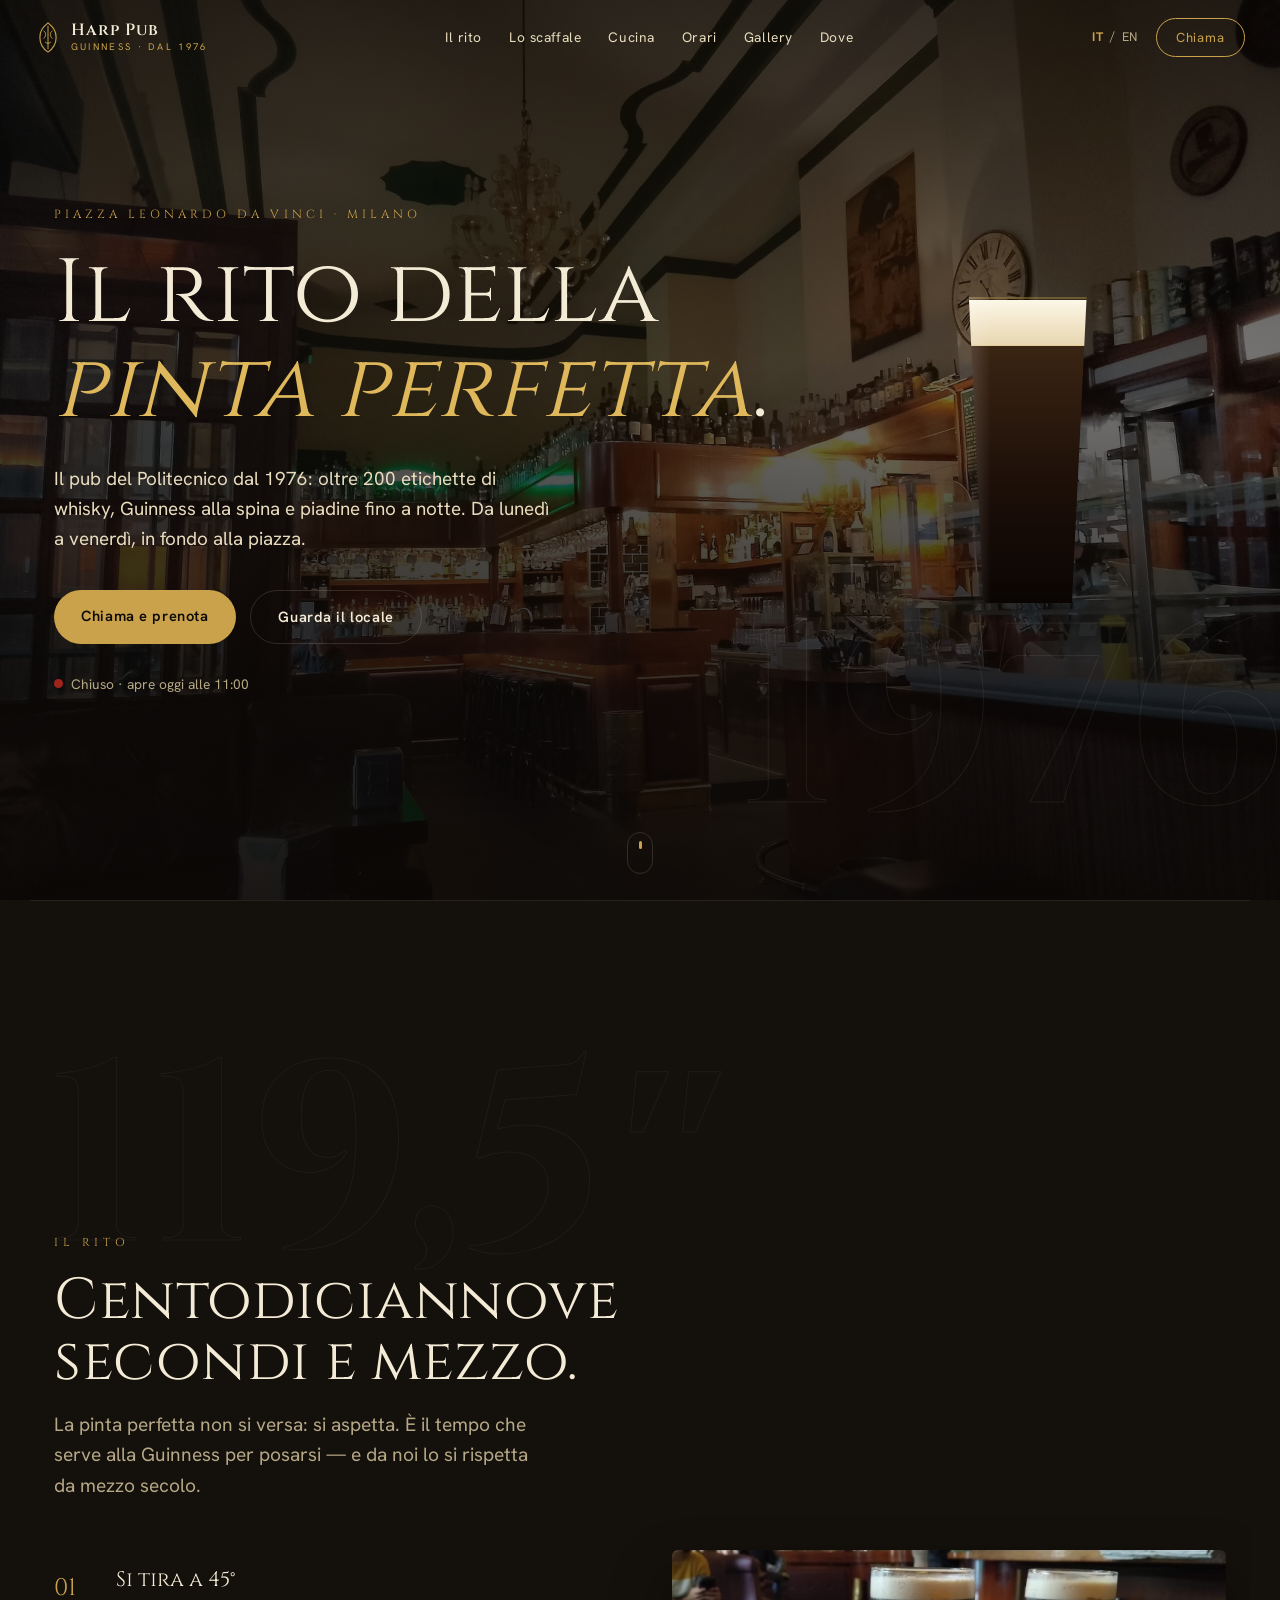
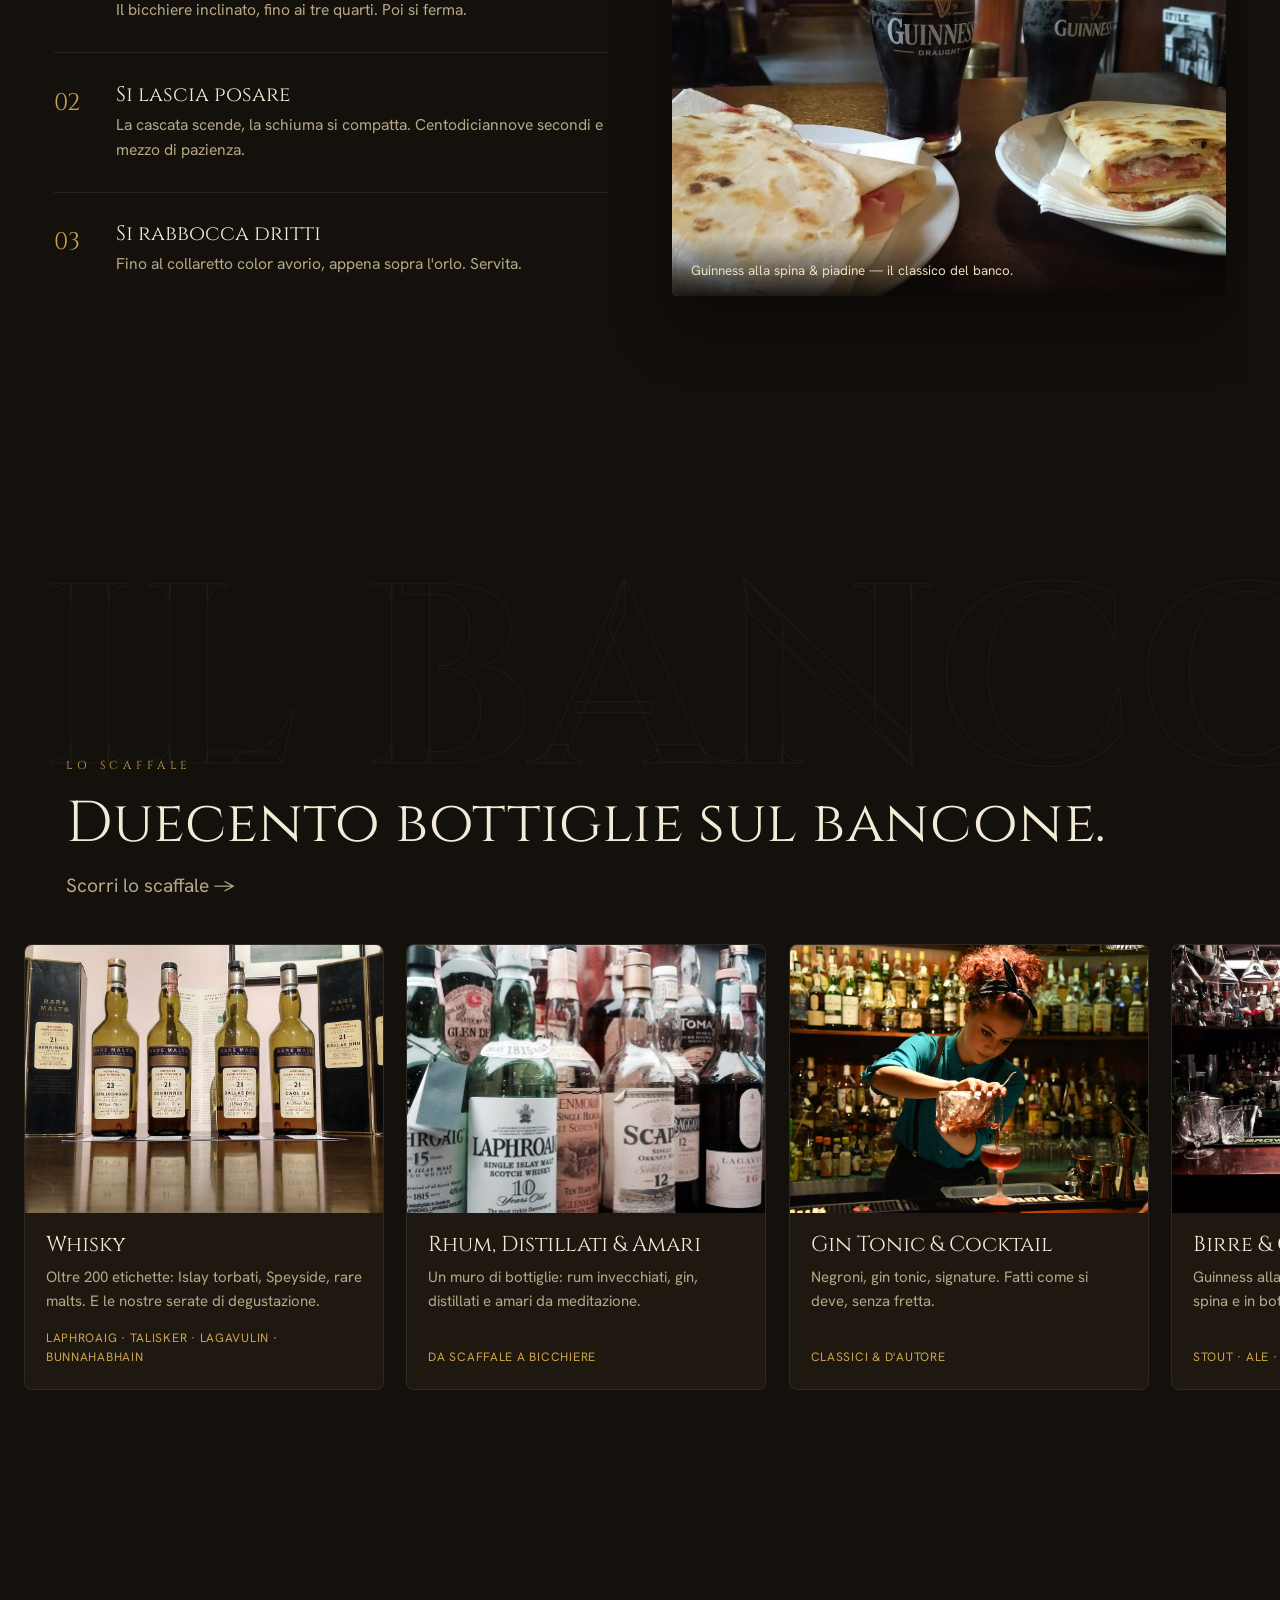
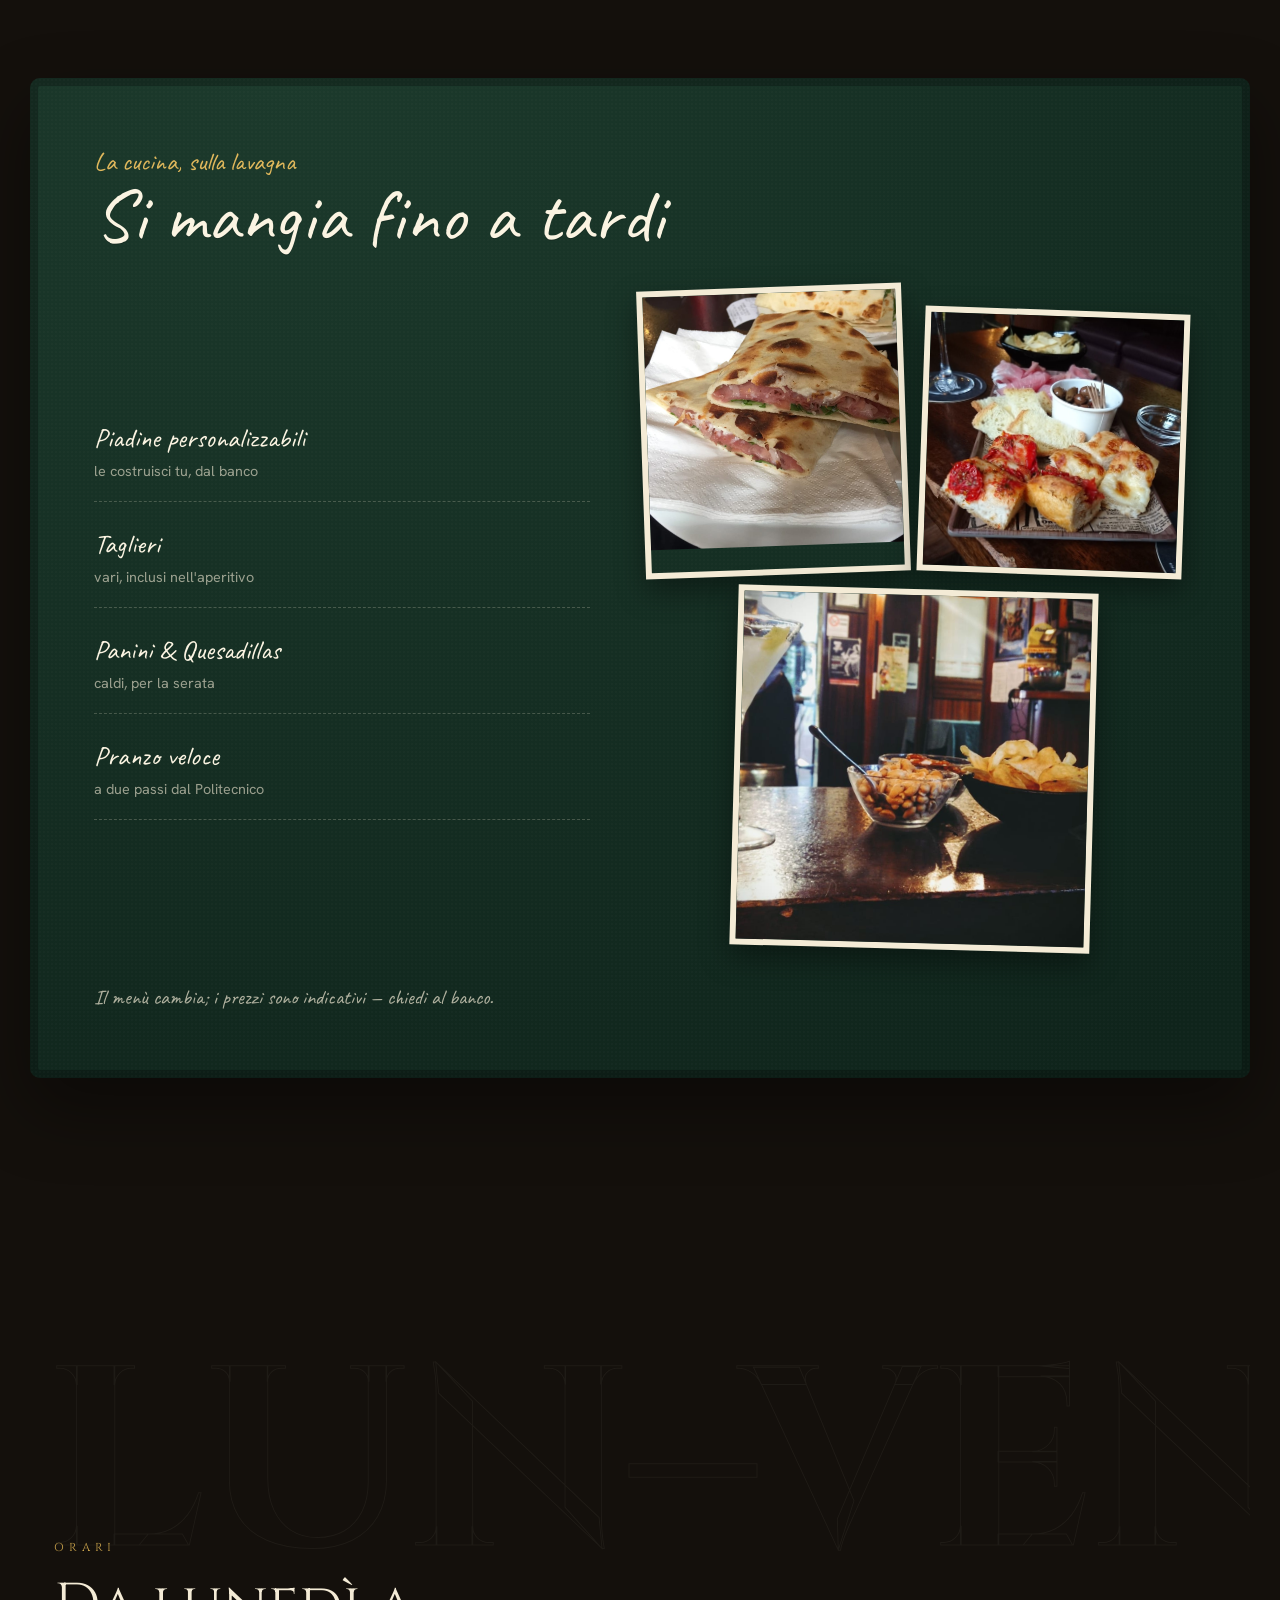
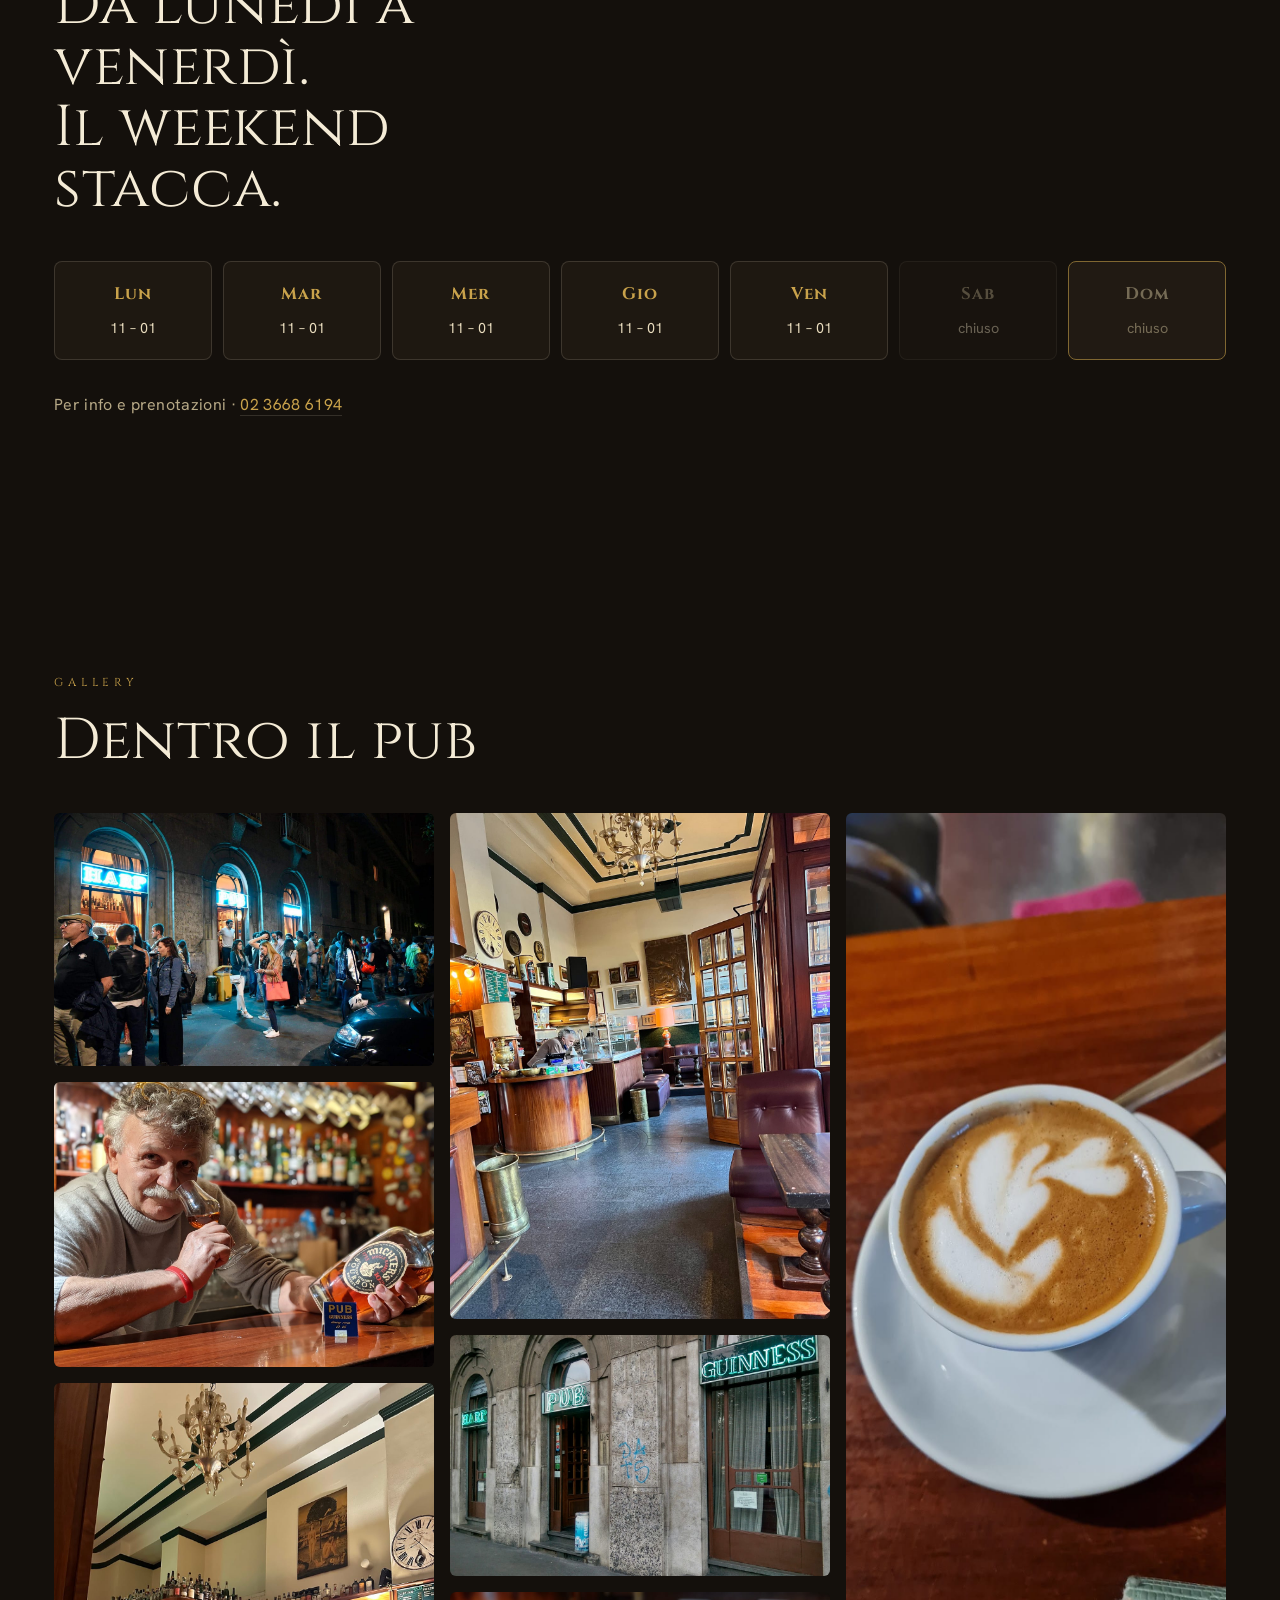
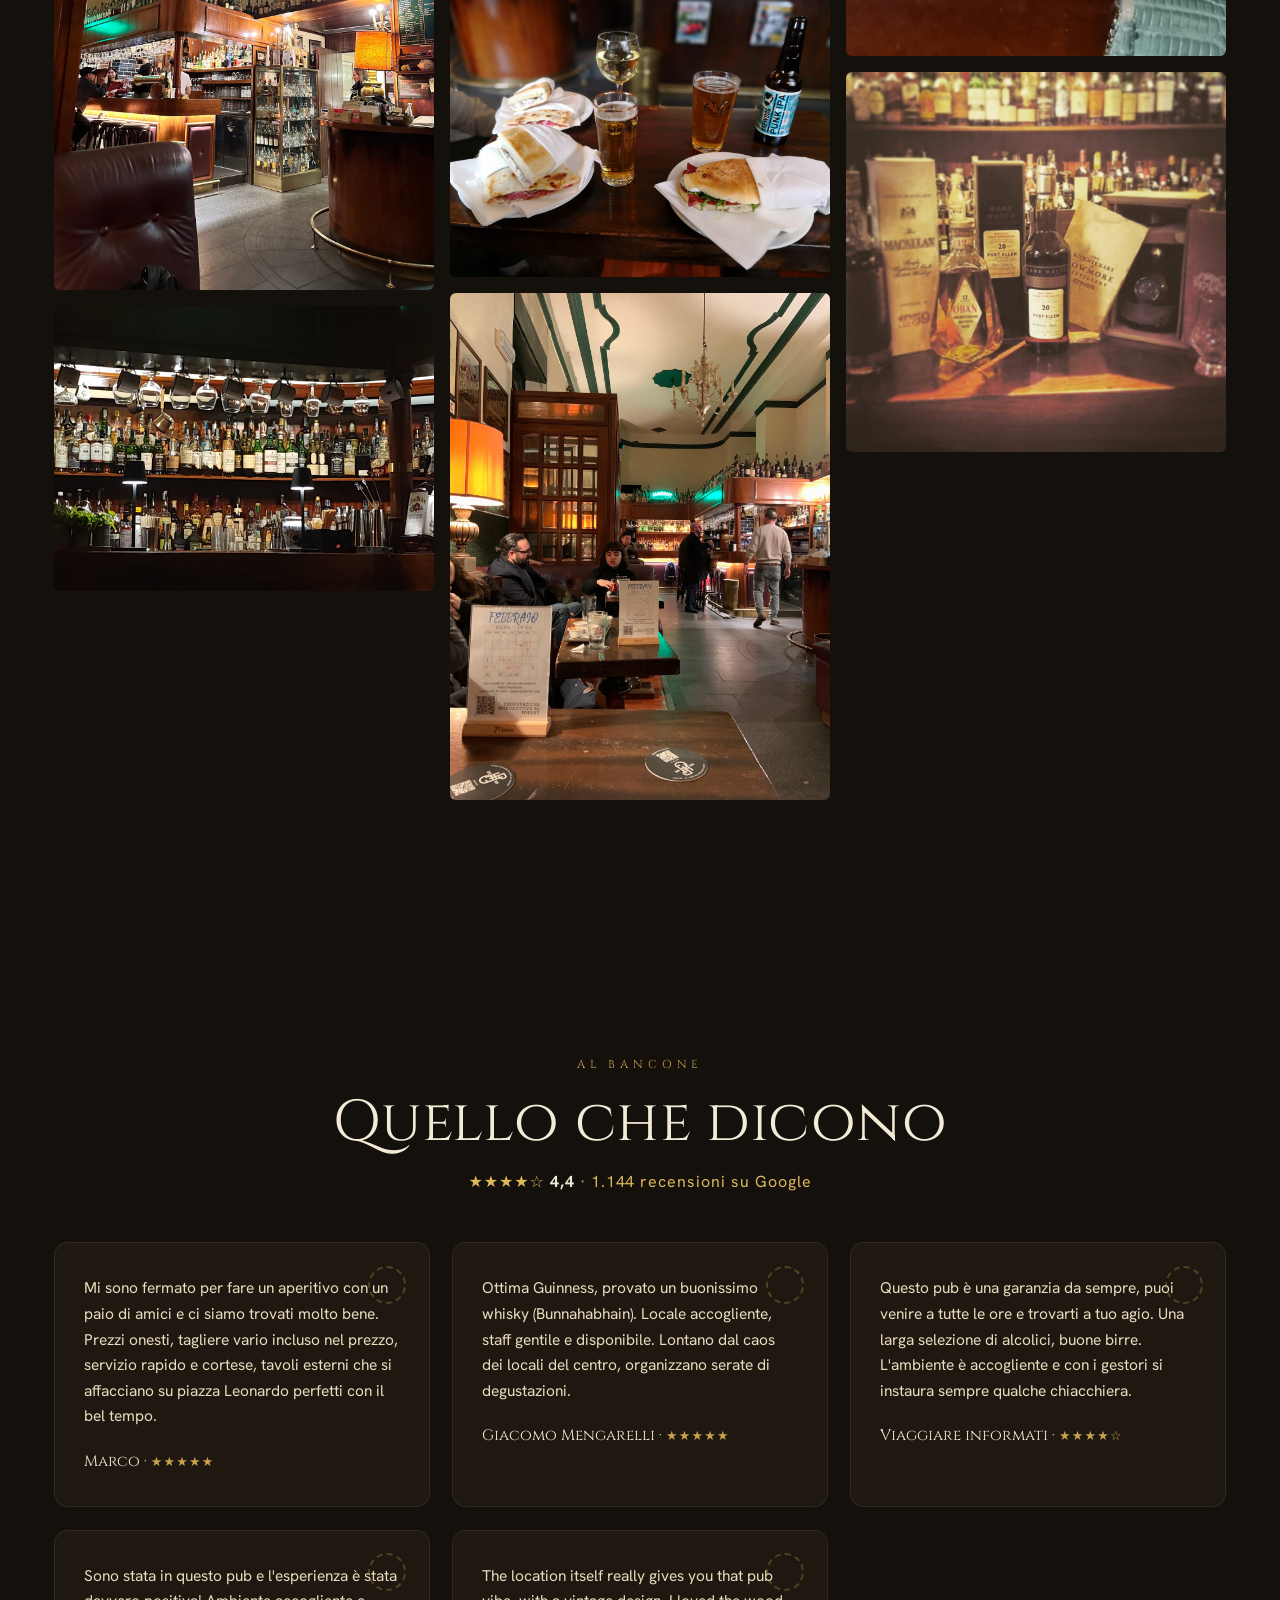
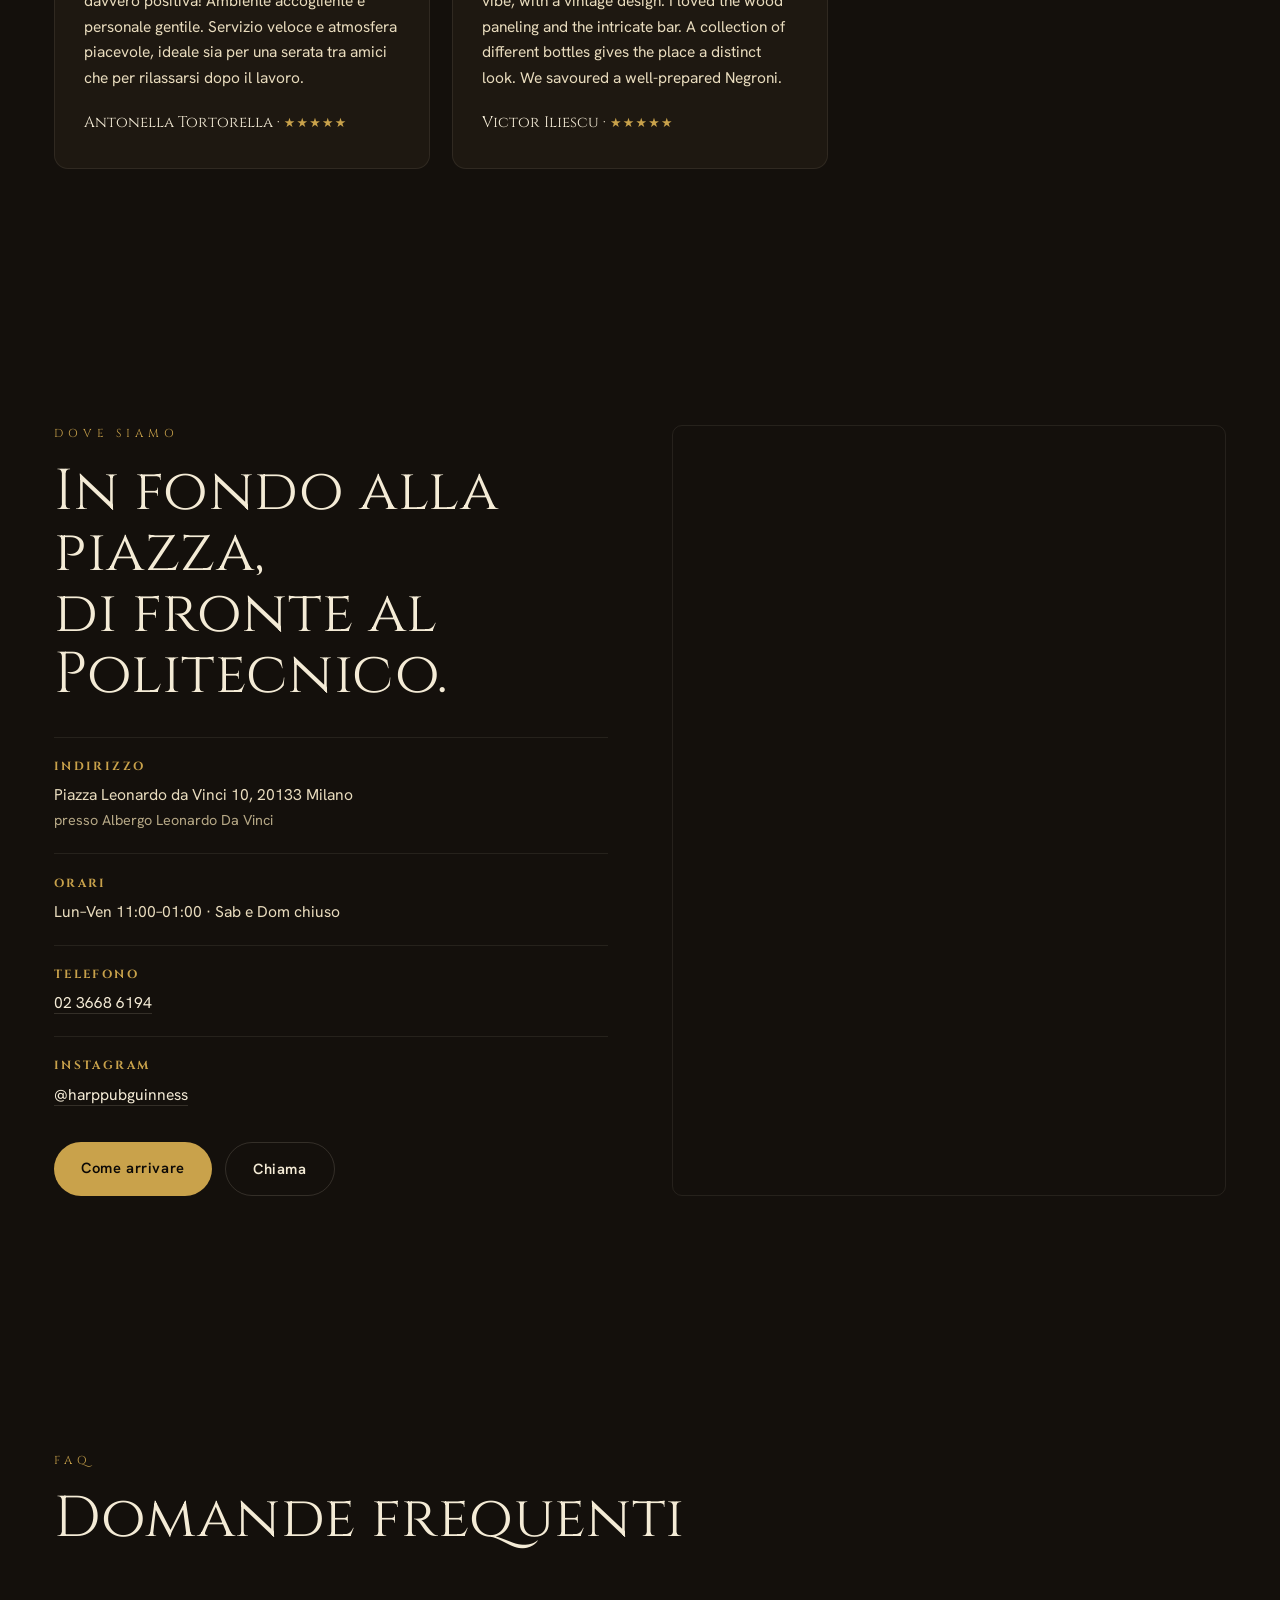
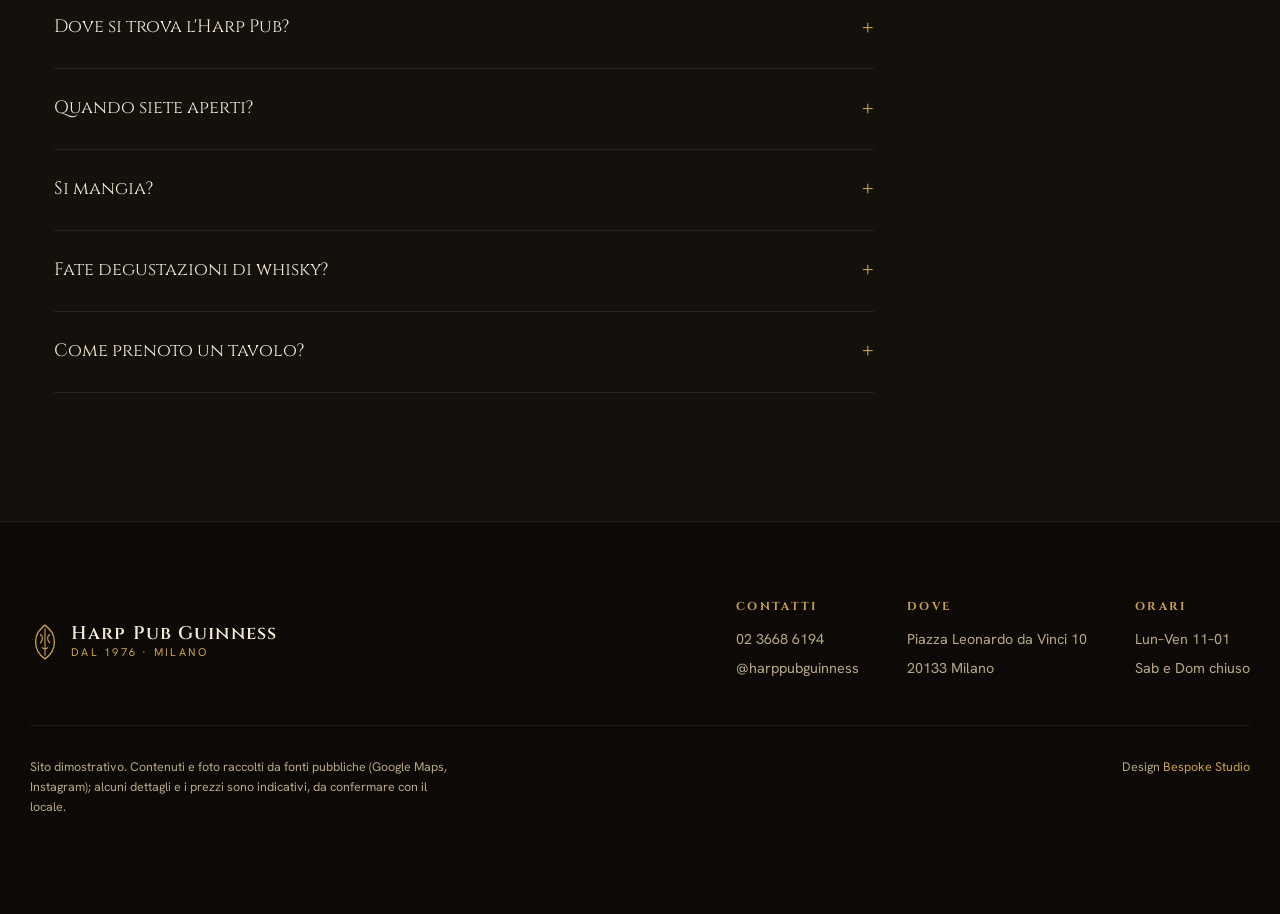
==== index.html @ 0a43095f "Harp Pub Guinness — sito demo «119,5 secondi» Pub & whisky bar dal 1976, Piazza Leonardo da Vinci (P" ====
<!DOCTYPE html>
<html lang="it">
<head>
<meta charset="UTF-8" />
<meta name="viewport" content="width=device-width, initial-scale=1.0" />
<title>Harp Pub Guinness — Whisky, Guinness & Piadine dal 1976 · Milano</title>
<meta name="description" content="Dal 1976 in Piazza Leonardo da Vinci, di fronte al Politecnico: oltre 200 etichette di whisky, Guinness alla spina, serate di degustazione e piadine fino a notte. Da lunedì a venerdì." />
<link rel="canonical" href="https://rotenzark.github.io/harp-pub-guinness/" />
<meta name="theme-color" content="#14100C" />

<!-- Open Graph -->
<meta property="og:type" content="business.business" />
<meta property="og:site_name" content="Harp Pub Guinness" />
<meta property="og:title" content="Harp Pub Guinness — dal 1976, il pub del Politecnico" />
<meta property="og:description" content="Oltre 200 whisky, Guinness alla spina e piadine in Piazza Leonardo da Vinci. Da lunedì a venerdì, dalle 11 all'una." />
<meta property="og:image" content="https://rotenzark.github.io/harp-pub-guinness/img/og-image.jpg" />
<meta property="og:url" content="https://rotenzark.github.io/harp-pub-guinness/" />
<meta property="og:locale" content="it_IT" />
<meta name="twitter:card" content="summary_large_image" />
<meta name="twitter:title" content="Harp Pub Guinness — dal 1976, Milano" />
<meta name="twitter:description" content="Whisky bar & piadine di fronte al Politecnico. Guinness alla spina, serate di degustazione." />
<meta name="twitter:image" content="https://rotenzark.github.io/harp-pub-guinness/img/og-image.jpg" />

<!-- Favicon -->
<link rel="icon" href="img/favicon.svg" type="image/svg+xml" />
<link rel="icon" href="img/favicon-32.png" sizes="32x32" type="image/png" />
<link rel="apple-touch-icon" href="img/apple-touch-icon.png" />

<link rel="preconnect" href="https://fonts.googleapis.com" />
<link rel="preconnect" href="https://fonts.gstatic.com" crossorigin />
<link href="https://fonts.googleapis.com/css2?family=Cinzel:wght@400;500;600;700&family=Hanken+Grotesk:wght@400;500;600;700;800&family=Caveat:wght@500;600;700&display=swap" rel="stylesheet" />

<link rel="stylesheet" href="css/styles.css?v=1" />

<script type="application/ld+json">
{
  "@context": "https://schema.org",
  "@type": "BarOrPub",
  "name": "Harp Pub Guinness",
  "description": "Pub e whisky bar dal 1976 in Piazza Leonardo da Vinci a Milano, di fronte al Politecnico. Oltre 200 etichette di whisky, Guinness alla spina, serate di degustazione e cucina (piadine, taglieri, panini).",
  "url": "https://rotenzark.github.io/harp-pub-guinness/",
  "telephone": "+390236686194",
  "servesCuisine": ["Pub food", "Piadine", "Taglieri"],
  "priceRange": "€€",
  "image": "https://rotenzark.github.io/harp-pub-guinness/img/facade-day.jpg",
  "address": {
    "@type": "PostalAddress",
    "streetAddress": "Piazza Leonardo da Vinci 10",
    "addressLocality": "Milano",
    "postalCode": "20133",
    "addressCountry": "IT"
  },
  "geo": { "@type": "GeoCoordinates", "latitude": 45.4773533, "longitude": 9.2255221 },
  "aggregateRating": { "@type": "AggregateRating", "ratingValue": "4.4", "reviewCount": "1144" },
  "openingHoursSpecification": [
    { "@type": "OpeningHoursSpecification", "dayOfWeek": ["Monday","Tuesday","Wednesday","Thursday","Friday"], "opens": "11:00", "closes": "01:00" }
  ],
  "sameAs": ["https://www.instagram.com/harppubguinness/", "https://linktr.ee/hpgsnc"]
}
</script>
<script type="application/ld+json">
{
  "@context": "https://schema.org",
  "@type": "FAQPage",
  "mainEntity": [
    { "@type": "Question", "name": "Dove si trova l'Harp Pub?", "acceptedAnswer": { "@type": "Answer", "text": "In Piazza Leonardo da Vinci 10, a Milano, di fronte al Politecnico (presso l'Albergo Leonardo Da Vinci)." } },
    { "@type": "Question", "name": "Quando siete aperti?", "acceptedAnswer": { "@type": "Answer", "text": "Da lunedì a venerdì, dalle 11:00 all'01:00. Sabato e domenica siamo chiusi." } },
    { "@type": "Question", "name": "Si mangia?", "acceptedAnswer": { "@type": "Answer", "text": "Sì: piadine personalizzabili, taglieri, panini e quesadillas, dal pranzo veloce fino a tarda sera." } },
    { "@type": "Question", "name": "Fate degustazioni di whisky?", "acceptedAnswer": { "@type": "Answer", "text": "Sì. Il bancone conta oltre 200 etichette — Islay torbati, Speyside, rare malts — e organizziamo serate di degustazione." } },
    { "@type": "Question", "name": "Come prenoto un tavolo?", "acceptedAnswer": { "@type": "Answer", "text": "Chiama lo 02 3668 6194. In estate abbiamo i tavoli all'aperto sulla piazza." } }
  ]
}
</script>
</head>
<body>

<!-- INTRO · la spillatura -->
<div id="intro" aria-hidden="true">
  <div class="intro-pint">
    <div class="glass"><div class="fill"><div class="foam"></div><div class="stout"></div></div><span class="glass-shine"></span></div>
  </div>
  <div class="intro-count"><span data-i18n="intro.count">119,5″</span></div>
  <button id="intro-skip" data-i18n="intro.skip">Entra →</button>
</div>

<!-- HEADER -->
<header id="site-header">
  <a href="#hero" class="brand" aria-label="Harp Pub Guinness — home">
    <svg class="brand-mark" viewBox="0 0 32 40" aria-hidden="true"><path d="M16 2c6 5 10 9 10 18 0 8-4 14-10 18-6-4-10-10-10-18C6 11 10 7 16 2Z" fill="none" stroke="currentColor" stroke-width="1.4"/><path d="M16 6v28M11 12c3 2 3 6 0 9M21 12c-3 2-3 6 0 9M13 26c2 1.5 4 1.5 6 0" fill="none" stroke="currentColor" stroke-width="1.2" stroke-linecap="round"/></svg>
    <span class="brand-txt"><b>Harp Pub</b><i data-i18n="brand.sub">Guinness · dal 1976</i></span>
  </a>
  <nav class="nav" aria-label="Navigazione">
    <a href="#rito" data-i18n="nav.rito">Il rito</a>
    <a href="#scaffale" data-i18n="nav.scaffale">Lo scaffale</a>
    <a href="#lavagna" data-i18n="nav.lavagna">Cucina</a>
    <a href="#orari" data-i18n="nav.orari">Orari</a>
    <a href="#gallery" data-i18n="nav.gallery">Gallery</a>
    <a href="#dove" data-i18n="nav.dove">Dove</a>
  </nav>
  <div class="head-actions">
    <div class="lang" role="group" aria-label="Lingua">
      <button data-lang="it" class="active">IT</button><span>/</span><button data-lang="en">EN</button>
    </div>
    <a class="btn-call" href="tel:+390236686194"><span data-i18n="cta.call">Chiama</span></a>
    <button id="burger" aria-label="Menu" aria-expanded="false"><span></span><span></span><span></span></button>
  </div>
</header>

<!-- HERO -->
<section id="hero">
  <div class="hero-bg"><img src="img/hero-bar.jpg" alt="Il bancone e le vetrate del Harp Pub" width="1920" height="1440" fetchpriority="high" /></div>
  <span class="ghost ghost-hero" aria-hidden="true">1976</span>
  <div class="hero-inner">
    <div class="hero-copy reveal">
      <p class="eyebrow" data-i18n="hero.eyebrow">Piazza Leonardo da Vinci · Milano</p>
      <h1><span data-i18n="hero.h1a">Il rito della</span> <em data-i18n="hero.h1b">pinta perfetta</em>.</h1>
      <p class="hero-sub" data-i18n="hero.sub">Il pub del Politecnico dal 1976: oltre 200 etichette di whisky, Guinness alla spina e piadine fino a notte. Da lunedì a venerdì, in fondo alla piazza.</p>
      <div class="hero-cta">
        <a class="btn btn-gold" href="tel:+390236686194" data-i18n="hero.cta1">Chiama e prenota</a>
        <a class="btn btn-ghost" href="#gallery" data-i18n="hero.cta2">Guarda il locale</a>
      </div>
      <p class="hero-live"><span id="live-dot"></span><span id="live-text" data-i18n="hero.live">Controllo orari…</span></p>
    </div>
    <div class="hero-pint" aria-hidden="true">
      <div class="glass glass-lg"><div class="fill"><div class="foam"></div><div class="stout"></div></div><span class="glass-shine"></span></div>
    </div>
  </div>
  <a href="#rito" class="scroll-cue" aria-label="Scorri"><span></span></a>
</section>

<!-- IL RITO · 119,5" -->
<section id="rito" class="section">
  <span class="ghost" aria-hidden="true">119,5″</span>
  <div class="rito-head reveal">
    <p class="kicker" data-i18n="rito.kicker">Il rito</p>
    <h2 data-i18n="rito.h2">Centodiciannove secondi e mezzo.</h2>
    <p class="lead" data-i18n="rito.lead">La pinta perfetta non si versa: si aspetta. È il tempo che serve alla Guinness per posarsi — e da noi lo si rispetta da mezzo secolo.</p>
  </div>
  <div class="rito-grid">
    <ol class="rito-steps reveal">
      <li><span class="rn">01</span><div><h3 data-i18n="rito.s1t">Si tira a 45°</h3><p data-i18n="rito.s1p">Il bicchiere inclinato, fino ai tre quarti. Poi si ferma.</p></div></li>
      <li><span class="rn">02</span><div><h3 data-i18n="rito.s2t">Si lascia posare</h3><p data-i18n="rito.s2p">La cascata scende, la schiuma si compatta. Centodiciannove secondi e mezzo di pazienza.</p></div></li>
      <li><span class="rn">03</span><div><h3 data-i18n="rito.s3t">Si rabbocca dritti</h3><p data-i18n="rito.s3p">Fino al collaretto color avorio, appena sopra l'orlo. Servita.</p></div></li>
    </ol>
    <figure class="rito-photo reveal">
      <img src="img/guinness-piadine.jpg" alt="Pinte di Guinness e piadine sul tavolo" width="1600" height="900" loading="lazy" />
      <figcaption data-i18n="rito.cap">Guinness alla spina & piadine — il classico del banco.</figcaption>
    </figure>
  </div>
</section>

<!-- LO SCAFFALE · scroll orizzontale -->
<section id="scaffale" class="section">
  <span class="ghost" aria-hidden="true" data-i18n="scaffale.ghost">IL BANCONE</span>
  <div class="scaffale-head reveal">
    <p class="kicker" data-i18n="scaffale.kicker">Lo scaffale</p>
    <h2 data-i18n="scaffale.h2">Duecento bottiglie sul bancone.</h2>
    <p class="lead" data-i18n="scaffale.lead">Scorri lo scaffale →</p>
  </div>
  <div class="shelf" role="list">
    <article class="bottle" role="listitem">
      <div class="bottle-img"><img src="img/whisky-flight.jpg" alt="Degustazione di whisky, quattro dram in fila" width="1400" height="788" loading="lazy" /></div>
      <h3 data-i18n="shelf.1t">Whisky</h3>
      <p data-i18n="shelf.1p">Oltre 200 etichette: Islay torbati, Speyside, rare malts. E le nostre serate di degustazione.</p>
      <span class="bottle-tag" data-i18n="shelf.1tag">Laphroaig · Talisker · Lagavulin · Bunnahabhain</span>
    </article>
    <article class="bottle" role="listitem">
      <div class="bottle-img"><img src="img/whisky-bottles.jpg" alt="Bottiglie di single malt sul bancone" width="960" height="540" loading="lazy" /></div>
      <h3 data-i18n="shelf.2t">Rhum, Distillati & Amari</h3>
      <p data-i18n="shelf.2p">Un muro di bottiglie: rum invecchiati, gin, distillati e amari da meditazione.</p>
      <span class="bottle-tag" data-i18n="shelf.2tag">Da scaffale a bicchiere</span>
    </article>
    <article class="bottle" role="listitem">
      <div class="bottle-img"><img src="img/bartender.jpg" alt="Barista che prepara un cocktail" width="1400" height="933" loading="lazy" /></div>
      <h3 data-i18n="shelf.3t">Gin Tonic & Cocktail</h3>
      <p data-i18n="shelf.3p">Negroni, gin tonic, signature. Fatti come si deve, senza fretta.</p>
      <span class="bottle-tag" data-i18n="shelf.3tag">Classici & d'autore</span>
    </article>
    <article class="bottle" role="listitem">
      <div class="bottle-img"><img src="img/backbar-01.jpg" alt="Il bancone con birre alla spina" width="1400" height="1045" loading="lazy" /></div>
      <h3 data-i18n="shelf.4t">Birre & Guinness</h3>
      <p data-i18n="shelf.4p">Guinness alla spina, più birre stagionali alla spina e in bottiglia.</p>
      <span class="bottle-tag" data-i18n="shelf.4tag">Stout · Ale · stagionali</span>
    </article>
  </div>
</section>

<!-- LA LAVAGNA · cucina -->
<section id="lavagna" class="section">
  <div class="board reveal">
    <div class="board-head">
      <p class="chalk-kicker" data-i18n="lavagna.kicker">La cucina, sulla lavagna</p>
      <h2 class="chalk" data-i18n="lavagna.h2">Si mangia fino a tardi</h2>
    </div>
    <div class="board-grid">
      <ul class="board-menu">
        <li><span data-i18n="lav.1t">Piadine personalizzabili</span><em data-i18n="lav.1p">le costruisci tu, dal banco</em></li>
        <li><span data-i18n="lav.2t">Taglieri</span><em data-i18n="lav.2p">vari, inclusi nell'aperitivo</em></li>
        <li><span data-i18n="lav.3t">Panini & Quesadillas</span><em data-i18n="lav.3p">caldi, per la serata</em></li>
        <li><span data-i18n="lav.4t">Pranzo veloce</span><em data-i18n="lav.4p">a due passi dal Politecnico</em></li>
      </ul>
      <div class="board-photos">
        <figure><img src="img/food-piadina.jpg" alt="Piadina farcita" width="1200" height="900" loading="lazy" /></figure>
        <figure><img src="img/food-tagliere.jpg" alt="Tagliere di salumi e formaggi" width="675" height="1200" loading="lazy" /></figure>
        <figure><img src="img/aperitivo.jpg" alt="Aperitivo con cocktail e stuzzichini" width="1200" height="822" loading="lazy" /></figure>
      </div>
    </div>
    <p class="board-note" data-i18n="lavagna.note">Il menù cambia; i prezzi sono indicativi — chiedi al banco.</p>
  </div>
</section>

<!-- ORARI · da lunedì a venerdì -->
<section id="orari" class="section">
  <span class="ghost" aria-hidden="true" data-i18n="orari.ghost">LUN–VEN</span>
  <div class="orari-head reveal">
    <p class="kicker" data-i18n="orari.kicker">Orari</p>
    <h2 data-i18n="orari.h2">Da lunedì a venerdì.<br>Il weekend stacca.</h2>
  </div>
  <div class="days reveal" id="days">
    <div class="day" data-day="1"><b data-i18n="day.mon">Lun</b><span>11 – 01</span></div>
    <div class="day" data-day="2"><b data-i18n="day.tue">Mar</b><span>11 – 01</span></div>
    <div class="day" data-day="3"><b data-i18n="day.wed">Mer</b><span>11 – 01</span></div>
    <div class="day" data-day="4"><b data-i18n="day.thu">Gio</b><span>11 – 01</span></div>
    <div class="day" data-day="5"><b data-i18n="day.fri">Ven</b><span>11 – 01</span></div>
    <div class="day off" data-day="6"><b data-i18n="day.sat">Sab</b><span data-i18n="day.closed">chiuso</span></div>
    <div class="day off" data-day="0"><b data-i18n="day.sun">Dom</b><span data-i18n="day.closed">chiuso</span></div>
  </div>
  <p class="orari-foot"><span data-i18n="orari.foot">Per info e prenotazioni</span> · <a href="tel:+390236686194">02 3668 6194</a></p>
</section>

<!-- GALLERY -->
<section id="gallery" class="section">
  <div class="gallery-head reveal">
    <p class="kicker" data-i18n="gallery.kicker">Gallery</p>
    <h2 data-i18n="gallery.h2">Dentro il pub</h2>
  </div>
  <div class="masonry">
    <figure class="g-item" data-full="img/facade-night.jpg"><img src="img/facade-night.jpg" alt="La facciata dell'Harp Pub illuminata di sera" width="1400" height="933" loading="lazy" /></figure>
    <figure class="g-item" data-full="img/taster.jpg"><img src="img/taster.jpg" alt="Degustazione di whisky al banco" width="1400" height="1050" loading="lazy" /></figure>
    <figure class="g-item" data-full="img/atmo-01.jpg"><img src="img/atmo-01.jpg" alt="Interno del pub, luci calde" width="1200" height="1600" loading="lazy" /></figure>
    <figure class="g-item" data-full="img/backbar-02.jpg"><img src="img/backbar-02.jpg" alt="Il bancone e le bottiglie" width="1400" height="1050" loading="lazy" /></figure>
    <figure class="g-item" data-full="img/atmo-02.jpg"><img src="img/atmo-02.jpg" alt="Angolo con quadri e sedute" width="1200" height="1600" loading="lazy" /></figure>
    <figure class="g-item" data-full="img/facade-windows.jpg"><img src="img/facade-windows.jpg" alt="Le vetrate liberty verdi con la scritta Pub Guinness" width="1200" height="761" loading="lazy" /></figure>
    <figure class="g-item" data-full="img/food-panini.jpg"><img src="img/food-panini.jpg" alt="Panini e birra al tavolo" width="1200" height="900" loading="lazy" /></figure>
    <figure class="g-item" data-full="img/interior-depth.jpg"><img src="img/interior-depth.jpg" alt="Prospettiva della sala verso il fondo" width="1350" height="1800" loading="lazy" /></figure>
    <figure class="g-item" data-full="img/coffee.jpg"><img src="img/coffee.jpg" alt="Cappuccino con latte art" width="811" height="1440" loading="lazy" /></figure>
    <figure class="g-item" data-full="img/whisky-macallan.jpg"><img src="img/whisky-macallan.jpg" alt="Bottiglie di whisky pregiato" width="1200" height="1200" loading="lazy" /></figure>
  </div>
</section>

<!-- RECENSIONI · sottobicchieri -->
<section id="recensioni" class="section">
  <div class="rev-head reveal">
    <p class="kicker" data-i18n="rev.kicker">Al bancone</p>
    <h2 data-i18n="rev.h2">Quello che dicono</h2>
    <p class="rev-score">★★★★☆ <b>4,4</b> · <span data-i18n="rev.count">1.144 recensioni su Google</span></p>
  </div>
  <div class="coasters">
    <blockquote class="coaster reveal">
      <p>Mi sono fermato per fare un aperitivo con un paio di amici e ci siamo trovati molto bene. Prezzi onesti, tagliere vario incluso nel prezzo, servizio rapido e cortese, tavoli esterni che si affacciano su piazza Leonardo perfetti con il bel tempo.</p>
      <cite>Marco · <span>★★★★★</span></cite>
    </blockquote>
    <blockquote class="coaster reveal">
      <p>Ottima Guinness, provato un buonissimo whisky (Bunnahabhain). Locale accogliente, staff gentile e disponibile. Lontano dal caos dei locali del centro, organizzano serate di degustazioni.</p>
      <cite>Giacomo Mengarelli · <span>★★★★★</span></cite>
    </blockquote>
    <blockquote class="coaster reveal">
      <p>Questo pub è una garanzia da sempre, puoi venire a tutte le ore e trovarti a tuo agio. Una larga selezione di alcolici, buone birre. L'ambiente è accogliente e con i gestori si instaura sempre qualche chiacchiera.</p>
      <cite>Viaggiare informati · <span>★★★★☆</span></cite>
    </blockquote>
    <blockquote class="coaster reveal">
      <p>Sono stata in questo pub e l'esperienza è stata davvero positiva! Ambiente accogliente e personale gentile. Servizio veloce e atmosfera piacevole, ideale sia per una serata tra amici che per rilassarsi dopo il lavoro.</p>
      <cite>Antonella Tortorella · <span>★★★★★</span></cite>
    </blockquote>
    <blockquote class="coaster reveal">
      <p>The location itself really gives you that pub vibe, with a vintage design. I loved the wood paneling and the intricate bar. A collection of different bottles gives the place a distinct look. We savoured a well-prepared Negroni.</p>
      <cite>Victor Iliescu · <span>★★★★★</span></cite>
    </blockquote>
  </div>
</section>

<!-- DOVE & CONTATTI -->
<section id="dove" class="section">
  <div class="dove-grid">
    <div class="dove-info reveal">
      <p class="kicker" data-i18n="dove.kicker">Dove siamo</p>
      <h2 data-i18n="dove.h2">In fondo alla piazza,<br>di fronte al Politecnico.</h2>
      <ul class="dove-list">
        <li><b data-i18n="dove.addr">Indirizzo</b> Piazza Leonardo da Vinci 10, 20133 Milano<br><i data-i18n="dove.near">presso Albergo Leonardo Da Vinci</i></li>
        <li><b data-i18n="dove.hours">Orari</b> <span data-i18n="dove.hoursv">Lun–Ven 11:00–01:00 · Sab e Dom chiuso</span></li>
        <li><b data-i18n="dove.phone">Telefono</b> <a href="tel:+390236686194">02 3668 6194</a></li>
        <li><b>Instagram</b> <a href="https://www.instagram.com/harppubguinness/" target="_blank" rel="noopener">@harppubguinness</a></li>
      </ul>
      <div class="dove-cta">
        <a class="btn btn-gold" href="https://www.google.com/maps/dir/?api=1&destination=Harp+Pub+Guinness+Piazza+Leonardo+da+Vinci+10+Milano" target="_blank" rel="noopener" data-i18n="dove.route">Come arrivare</a>
        <a class="btn btn-ghost" href="tel:+390236686194" data-i18n="dove.call">Chiama</a>
      </div>
    </div>
    <div class="dove-map reveal">
      <iframe title="Mappa Harp Pub Guinness" src="https://www.google.com/maps?q=Harp+Pub+Guinness+Piazza+Leonardo+da+Vinci+10+Milano&output=embed" width="600" height="450" style="border:0" loading="lazy" referrerpolicy="no-referrer-when-downgrade"></iframe>
    </div>
  </div>
</section>

<!-- FAQ -->
<section id="faq" class="section">
  <div class="faq-head reveal">
    <p class="kicker">FAQ</p>
    <h2 data-i18n="faq.h2">Domande frequenti</h2>
  </div>
  <div class="faq-list reveal">
    <details><summary data-i18n="faq.q1">Dove si trova l'Harp Pub?</summary><p data-i18n="faq.a1">In Piazza Leonardo da Vinci 10, di fronte al Politecnico (presso l'Albergo Leonardo Da Vinci).</p></details>
    <details><summary data-i18n="faq.q2">Quando siete aperti?</summary><p data-i18n="faq.a2">Da lunedì a venerdì, dalle 11:00 all'01:00. Sabato e domenica siamo chiusi.</p></details>
    <details><summary data-i18n="faq.q3">Si mangia?</summary><p data-i18n="faq.a3">Sì: piadine personalizzabili, taglieri, panini e quesadillas, dal pranzo veloce fino a tarda sera.</p></details>
    <details><summary data-i18n="faq.q4">Fate degustazioni di whisky?</summary><p data-i18n="faq.a4">Sì. Il bancone conta oltre 200 etichette e organizziamo serate di degustazione.</p></details>
    <details><summary data-i18n="faq.q5">Come prenoto un tavolo?</summary><p data-i18n="faq.a5">Chiama lo 02 3668 6194. In estate ci sono i tavoli all'aperto sulla piazza.</p></details>
  </div>
</section>

<!-- FOOTER -->
<footer id="site-footer">
  <div class="foot-main">
    <div class="foot-brand">
      <svg class="brand-mark" viewBox="0 0 32 40" aria-hidden="true"><path d="M16 2c6 5 10 9 10 18 0 8-4 14-10 18-6-4-10-10-10-18C6 11 10 7 16 2Z" fill="none" stroke="currentColor" stroke-width="1.4"/><path d="M16 6v28M11 12c3 2 3 6 0 9M21 12c-3 2-3 6 0 9M13 26c2 1.5 4 1.5 6 0" fill="none" stroke="currentColor" stroke-width="1.2" stroke-linecap="round"/></svg>
      <span class="brand-txt"><b>Harp Pub Guinness</b><i>dal 1976 · Milano</i></span>
    </div>
    <div class="foot-cols">
      <div><b data-i18n="foot.contact">Contatti</b><a href="tel:+390236686194">02 3668 6194</a><a href="https://www.instagram.com/harppubguinness/" target="_blank" rel="noopener">@harppubguinness</a></div>
      <div><b data-i18n="foot.where">Dove</b><span>Piazza Leonardo da Vinci 10</span><span>20133 Milano</span></div>
      <div><b data-i18n="foot.hours">Orari</b><span>Lun–Ven 11–01</span><span data-i18n="foot.weekend">Sab e Dom chiuso</span></div>
    </div>
  </div>
  <div class="foot-bottom">
    <p data-i18n="foot.disclaimer">Sito dimostrativo. Contenuti e foto raccolti da fonti pubbliche (Google Maps, Instagram); alcuni dettagli e i prezzi sono indicativi, da confermare con il locale.</p>
    <p class="foot-credit">Design <a href="https://bespokestud.io" target="_blank" rel="noopener">Bespoke Studio</a></p>
  </div>
</footer>

<!-- ACTION BAR MOBILE -->
<nav class="action-bar" aria-label="Azioni rapide">
  <a href="tel:+390236686194"><span data-i18n="ab.call">Chiama</span></a>
  <a href="https://www.google.com/maps/dir/?api=1&destination=Harp+Pub+Guinness+Piazza+Leonardo+da+Vinci+10+Milano" target="_blank" rel="noopener"><span data-i18n="ab.route">Indicazioni</span></a>
  <a href="https://www.instagram.com/harppubguinness/" target="_blank" rel="noopener"><span>Instagram</span></a>
</nav>

<!-- LIGHTBOX -->
<div id="lightbox" aria-hidden="true"><button id="lb-close" aria-label="Chiudi">✕</button><img id="lb-img" src="" alt="" /></div>

<script src="js/main.js?v=1"></script>
</body>
</html>
---- css/styles.css ----
/* ============ HARP PUB GUINNESS · «119,5 secondi» ============ */
:root{
  --stout:#14100C; --stout-2:#0C0906; --stout-3:#1E1811; --stout-4:#2A2118;
  --cream:#F4EBD6; --cream-dim:#B6A886; --cream-2:#E9DCBE;
  --gold:#C9A24B; --gold-2:#E0B85C;
  --red:#A2231D; --green:#173327; --green-2:#0F241B;
  --line:rgba(244,235,214,.14); --line-2:rgba(244,235,214,.08);
  --serif:'Cinzel',Georgia,serif; --sans:'Hanken Grotesk',system-ui,sans-serif; --chalk:'Caveat',cursive;
  --maxw:1220px;
}
*{box-sizing:border-box;margin:0;padding:0}
html{scroll-behavior:smooth;overflow-x:clip}
body{
  font-family:var(--sans); background:var(--stout); color:var(--cream);
  line-height:1.6; -webkit-font-smoothing:antialiased; overflow-x:hidden;
}
img{max-width:100%;height:auto;display:block}
a{color:inherit;text-decoration:none}
h1,h2,h3{font-weight:400;line-height:1.06}
em{font-style:italic}
.section{max-width:var(--maxw);margin:0 auto;padding:clamp(4.5rem,10vw,8rem) 1.5rem;position:relative;overflow-x:clip}
.kicker{font-family:var(--serif);letter-spacing:.42em;text-transform:uppercase;font-size:.72rem;color:var(--gold);margin-bottom:1.1rem}
h2{font-family:var(--serif);font-size:clamp(2rem,5.2vw,3.6rem);letter-spacing:.01em}
.lead{color:var(--cream-dim);font-size:clamp(1.02rem,2vw,1.2rem);max-width:44ch;margin-top:1.1rem}

/* ghost typography behind sections */
.ghost{
  position:absolute;font-family:var(--serif);font-weight:700;color:transparent;
  -webkit-text-stroke:1px rgba(244,235,214,.05); pointer-events:none;user-select:none;
  font-size:clamp(6rem,20vw,16rem);top:2rem;left:-.5rem;line-height:.8;z-index:0;white-space:nowrap;
}
.ghost-hero{top:auto;bottom:8%;right:-.5rem;left:auto;color:transparent;-webkit-text-stroke:1px rgba(244,235,214,.07)}
.section > *{position:relative;z-index:1}

/* ============ INTRO · la spillatura ============ */
#intro{position:fixed;inset:0;z-index:2000;background:var(--stout-2);display:flex;flex-direction:column;align-items:center;justify-content:center;gap:1.6rem;transition:opacity .7s ease,visibility .7s}
#intro.done{opacity:0;visibility:hidden}
.intro-count{font-family:var(--serif);font-size:clamp(2rem,6vw,3.4rem);color:var(--gold);letter-spacing:.05em;opacity:0;animation:countIn .8s ease 1.6s forwards}
#intro-skip{margin-top:.5rem;background:none;border:1px solid var(--line);color:var(--cream-dim);font-family:var(--sans);padding:.55rem 1.4rem;border-radius:40px;cursor:pointer;letter-spacing:.08em;transition:.25s}
#intro-skip:hover{border-color:var(--gold);color:var(--cream)}
@keyframes countIn{to{opacity:1}}

/* pint glass (shared) */
.glass{position:relative;width:126px;height:210px;clip-path:polygon(18% 0,82% 0,74% 100%,26% 100%);
  background:rgba(244,235,214,.04);box-shadow:inset 0 0 0 2px rgba(201,162,75,.42),inset 0 -10px 18px rgba(0,0,0,.45)}
.glass-lg{width:184px;height:306px}
.fill{position:absolute;inset:0;display:flex;flex-direction:column;justify-content:flex-end;transform:translateY(104%);animation:pour 2.3s cubic-bezier(.66,0,.3,1) .2s forwards}
.foam{height:15%;background:linear-gradient(#fdf7e7,#e7d6b0);border-bottom:1.5px solid rgba(201,162,75,.5);box-shadow:0 4px 14px rgba(0,0,0,.3)}
.stout{height:84%;background:linear-gradient(180deg,#3a2413 0%,#1c0f08 55%,#0a0503 100%)}
.glass-shine{position:absolute;top:0;left:18%;width:12%;height:100%;background:linear-gradient(90deg,rgba(255,255,255,.16),transparent);pointer-events:none}
@keyframes pour{to{transform:translateY(0)}}
/* hero pint: settle loop after fill */
.hero-pint .fill{animation:pour 2.3s cubic-bezier(.66,0,.3,1) .3s forwards}
.hero-pint .glass{filter:drop-shadow(0 20px 40px rgba(0,0,0,.5))}

/* ============ HEADER ============ */
#site-header{position:fixed;top:0;left:0;right:0;z-index:1000;display:flex;align-items:center;justify-content:space-between;
  padding:1.1rem clamp(1rem,3vw,2.2rem);transition:background .35s,padding .35s,box-shadow .35s}
#site-header.scrolled{background:rgba(12,9,6,.86);backdrop-filter:blur(12px);padding:.7rem clamp(1rem,3vw,2.2rem);box-shadow:0 1px 0 var(--line-2)}
.brand{display:flex;align-items:center;gap:.6rem;color:var(--cream)}
.brand-mark{width:26px;height:33px;color:var(--gold)}
.brand-txt{display:flex;flex-direction:column;line-height:1}
.brand-txt b{font-family:var(--serif);font-weight:600;font-size:1.02rem;letter-spacing:.06em}
.brand-txt i{font-style:normal;font-size:.6rem;letter-spacing:.24em;text-transform:uppercase;color:var(--gold);margin-top:.25rem}
.nav{display:flex;gap:1.7rem}
.nav a{font-size:.86rem;letter-spacing:.04em;color:var(--cream-2);position:relative;padding:.2rem 0}
.nav a::after{content:"";position:absolute;left:0;bottom:-2px;width:0;height:1px;background:var(--gold);transition:width .3s}
.nav a:hover{color:var(--cream)}.nav a:hover::after{width:100%}
.head-actions{display:flex;align-items:center;gap:1rem}
.lang{display:flex;align-items:center;gap:.3rem;font-size:.78rem;color:var(--cream-dim)}
.lang button{background:none;border:none;color:var(--cream-dim);cursor:pointer;font-family:var(--sans);font-size:.78rem;letter-spacing:.06em;padding:.1rem .1rem}
.lang button.active{color:var(--gold);font-weight:700}
.btn-call{border:1px solid var(--gold);color:var(--gold);padding:.5rem 1.2rem;border-radius:40px;font-size:.82rem;letter-spacing:.06em;transition:.25s}
.btn-call:hover{background:var(--gold);color:var(--stout-2)}
#burger{display:none;flex-direction:column;gap:5px;background:none;border:none;cursor:pointer;padding:6px}
#burger span{width:24px;height:2px;background:var(--cream);transition:.3s}

/* ============ HERO ============ */
#hero{position:relative;min-height:100svh;display:flex;align-items:center;overflow:hidden}
.hero-bg{position:absolute;inset:0;z-index:0}
.hero-bg img{width:100%;height:100%;object-fit:cover}
.hero-bg::after{content:"";position:absolute;inset:0;background:
  linear-gradient(180deg,rgba(10,7,5,.75) 0%,rgba(10,7,5,.5) 40%,rgba(10,7,5,.82) 100%),
  radial-gradient(120% 90% at 80% 30%,transparent,rgba(10,7,5,.7))}
.hero-inner{position:relative;z-index:2;max-width:var(--maxw);margin:0 auto;padding:0 1.5rem;width:100%;
  display:grid;grid-template-columns:1.5fr .8fr;align-items:center;gap:2rem}
.eyebrow{font-family:var(--serif);letter-spacing:.34em;text-transform:uppercase;font-size:.74rem;color:var(--gold);margin-bottom:1.4rem}
#hero h1{font-family:var(--serif);font-size:clamp(2.7rem,7.4vw,5.6rem);letter-spacing:.01em}
#hero h1 em{color:var(--gold-2);font-style:italic}
.hero-sub{color:var(--cream-2);max-width:46ch;margin-top:1.7rem;font-size:clamp(1rem,1.9vw,1.18rem)}
.hero-cta{display:flex;gap:.9rem;margin-top:2.2rem;flex-wrap:wrap}
.btn{display:inline-block;padding:.9rem 1.7rem;border-radius:44px;font-size:.92rem;letter-spacing:.04em;font-weight:600;transition:.28s;cursor:pointer}
.btn-gold{background:var(--gold);color:var(--stout-2)}
.btn-gold:hover{background:var(--gold-2);transform:translateY(-2px)}
.btn-ghost{border:1px solid var(--line);color:var(--cream)}
.btn-ghost:hover{border-color:var(--gold);color:var(--gold-2)}
.hero-live{display:flex;align-items:center;gap:.5rem;margin-top:1.8rem;font-size:.86rem;color:var(--cream-dim)}
#live-dot{width:9px;height:9px;border-radius:50%;background:var(--cream-dim)}
#live-dot.open{background:#6fbf73;box-shadow:0 0 0 4px rgba(111,191,115,.18)}
#live-dot.closed{background:var(--red)}
.hero-pint{display:flex;justify-content:center;align-items:flex-end}
.scroll-cue{position:absolute;bottom:1.6rem;left:50%;transform:translateX(-50%);z-index:3;width:26px;height:42px;border:1px solid var(--line);border-radius:16px;display:flex;justify-content:center;padding-top:8px}
.scroll-cue span{width:3px;height:8px;background:var(--gold);border-radius:2px;animation:cue 1.6s infinite}
@keyframes cue{0%{opacity:0;transform:translateY(-3px)}40%{opacity:1}100%{opacity:0;transform:translateY(10px)}}

/* ============ IL RITO ============ */
#rito{border-top:1px solid var(--line-2)}
.rito-head{max-width:60ch}
.rito-grid{display:grid;grid-template-columns:1fr 1fr;gap:clamp(2rem,5vw,4.5rem);margin-top:3rem;align-items:center}
.rito-steps{list-style:none;display:flex;flex-direction:column;gap:1.9rem}
.rito-steps li{display:flex;gap:1.3rem;align-items:flex-start;padding-bottom:1.9rem;border-bottom:1px solid var(--line-2)}
.rito-steps li:last-child{border-bottom:none;padding-bottom:0}
.rito-steps .rn{font-family:var(--serif);font-size:1.5rem;color:var(--gold);flex-shrink:0;width:2.6rem}
.rito-steps h3{font-family:var(--serif);font-size:1.3rem;margin-bottom:.35rem}
.rito-steps p{color:var(--cream-dim);font-size:.98rem}
.rito-photo{position:relative;border-radius:6px;overflow:hidden;box-shadow:0 30px 60px rgba(0,0,0,.4)}
.rito-photo img{width:100%;aspect-ratio:16/10;object-fit:cover}
.rito-photo figcaption{position:absolute;left:0;right:0;bottom:0;padding:1.5rem 1.2rem .9rem;font-size:.84rem;color:var(--cream-2);background:linear-gradient(transparent,rgba(10,7,5,.9))}

/* ============ LO SCAFFALE ============ */
#scaffale{max-width:none;padding-right:0}
#scaffale > .scaffale-head,#scaffale > .ghost{max-width:var(--maxw);margin-left:auto;margin-right:auto;padding-left:1.5rem}
.scaffale-head{width:100%}
.shelf{display:flex;gap:1.4rem;overflow-x:auto;scroll-snap-type:x mandatory;padding:2.6rem 1.5rem 2rem;-webkit-overflow-scrolling:touch;scrollbar-width:thin;scrollbar-color:var(--gold) transparent}
.shelf::-webkit-scrollbar{height:6px}.shelf::-webkit-scrollbar-thumb{background:var(--gold);border-radius:3px}
.shelf::after{content:"";flex:0 0 1rem}
.bottle{flex:0 0 clamp(280px,80vw,360px);scroll-snap-align:start;background:var(--stout-3);border:1px solid var(--line-2);border-radius:8px;overflow:hidden;transition:.3s;display:flex;flex-direction:column}
.bottle:hover{border-color:rgba(201,162,75,.4);transform:translateY(-5px)}
.bottle-img{aspect-ratio:4/3;overflow:hidden}
.bottle-img img{width:100%;height:100%;object-fit:cover;transition:.5s}
.bottle:hover .bottle-img img{transform:scale(1.05)}
.bottle h3{font-family:var(--serif);font-size:1.35rem;padding:1.3rem 1.3rem .5rem}
.bottle p{color:var(--cream-dim);font-size:.94rem;padding:0 1.3rem;flex-grow:1}
.bottle-tag{display:block;padding:1rem 1.3rem 1.3rem;font-size:.76rem;letter-spacing:.06em;color:var(--gold);text-transform:uppercase}

/* ============ LA LAVAGNA ============ */
#lavagna{max-width:none;padding-left:0;padding-right:0}
.board{max-width:var(--maxw);margin:0 auto;background:
  radial-gradient(120% 120% at 20% 0%,#1c3a2c,var(--green-2));
  border-radius:10px;padding:clamp(2.2rem,5vw,4rem);box-shadow:inset 0 0 0 8px rgba(0,0,0,.25),0 30px 70px rgba(0,0,0,.4);
  position:relative;overflow:hidden}
.board::before{content:"";position:absolute;inset:0;background-image:radial-gradient(rgba(255,255,255,.03) 1px,transparent 1px);background-size:4px 4px;opacity:.5;pointer-events:none}
.chalk-kicker{font-family:var(--chalk);font-size:1.6rem;color:var(--gold-2);position:relative}
.chalk{font-family:var(--chalk);font-size:clamp(2.6rem,7vw,4.6rem);color:#fbf4e2;line-height:.9;position:relative;text-shadow:0 1px 0 rgba(0,0,0,.2)}
.board-grid{display:grid;grid-template-columns:1fr 1.1fr;gap:clamp(2rem,4vw,3.5rem);margin-top:2.4rem;align-items:center;position:relative}
.board-menu{list-style:none;display:flex;flex-direction:column;gap:1.3rem}
.board-menu li{display:flex;flex-direction:column;border-bottom:1px dashed rgba(244,235,214,.22);padding-bottom:1.1rem}
.board-menu li span{font-family:var(--chalk);font-size:1.7rem;color:#fbf4e2}
.board-menu li em{font-style:normal;color:rgba(244,235,214,.6);font-size:.9rem;font-family:var(--sans)}
.board-photos{display:grid;grid-template-columns:1fr 1fr;gap:.9rem}
.board-photos figure{border:6px solid #f4ebd6;box-shadow:0 12px 30px rgba(0,0,0,.4);transform:rotate(-2deg);overflow:hidden}
.board-photos figure:nth-child(2){transform:rotate(2deg);margin-top:1.4rem}
.board-photos figure:nth-child(3){transform:rotate(1.5deg);grid-column:span 2;width:66%;margin:0 auto}
.board-photos img{aspect-ratio:1;object-fit:cover;width:100%}
.board-note{margin-top:2rem;font-family:var(--chalk);font-size:1.3rem;color:rgba(244,235,214,.7);position:relative}

/* ============ ORARI ============ */
.orari-head h2{max-width:16ch}
.days{display:flex;gap:.7rem;margin-top:2.6rem;flex-wrap:wrap}
.day{flex:1;min-width:92px;border:1px solid var(--line);border-radius:8px;padding:1.2rem .6rem;text-align:center;transition:.3s;background:var(--stout-3)}
.day b{display:block;font-family:var(--serif);font-size:1.05rem;color:var(--gold);letter-spacing:.06em;margin-bottom:.4rem}
.day span{font-size:.9rem;color:var(--cream-2)}
.day.off{opacity:.4}.day.off b{color:var(--cream-dim)}
.day.today{background:var(--gold);border-color:var(--gold)}
.day.today b,.day.today span{color:var(--stout-2)}
.day.today.off{background:var(--stout-4);opacity:.6}.day.today.off b,.day.today.off span{color:var(--cream-dim)}
.orari-foot{margin-top:2rem;color:var(--cream-dim);letter-spacing:.02em}
.orari-foot a{color:var(--gold);border-bottom:1px solid var(--line)}

/* ============ GALLERY ============ */
.masonry{columns:3;column-gap:1rem;margin-top:2.6rem}
.g-item{break-inside:avoid;margin-bottom:1rem;border-radius:6px;overflow:hidden;cursor:pointer;position:relative;background:var(--stout-3)}
.g-item img{width:100%;transition:.5s;display:block}
.g-item::after{content:"";position:absolute;inset:0;background:rgba(201,162,75,0);transition:.35s}
.g-item:hover img{transform:scale(1.06)}
.g-item:hover::after{background:rgba(20,16,12,.15)}

/* ============ RECENSIONI · coasters ============ */
.rev-head{text-align:center;max-width:none}
.rev-head .kicker{margin-left:auto;margin-right:auto}
.rev-score{margin-top:1rem;color:var(--gold-2);letter-spacing:.06em}.rev-score b{color:var(--cream)}
.coasters{display:grid;grid-template-columns:repeat(auto-fit,minmax(280px,1fr));gap:1.4rem;margin-top:3rem}
.coaster{background:var(--stout-3);border:1px solid var(--line-2);border-radius:14px;padding:2rem 1.8rem;position:relative}
.coaster::before{content:"";position:absolute;top:1.4rem;right:1.4rem;width:34px;height:34px;border-radius:50%;border:2px dashed rgba(201,162,75,.3)}
.coaster p{font-size:.97rem;color:var(--cream-2);line-height:1.65}
.coaster cite{display:block;margin-top:1.3rem;font-style:normal;font-family:var(--serif);font-size:.95rem;color:var(--cream)}
.coaster cite span{color:var(--gold);font-family:var(--sans);letter-spacing:.1em;font-size:.8rem}

/* ============ DOVE ============ */
.dove-grid{display:grid;grid-template-columns:1fr 1fr;gap:clamp(2rem,5vw,4rem);align-items:stretch}
.dove-info h2{margin-top:.3rem}
.dove-list{list-style:none;margin-top:2rem;display:flex;flex-direction:column;gap:1.3rem}
.dove-list li{border-top:1px solid var(--line-2);padding-top:1.2rem;font-size:.98rem;color:var(--cream-2)}
.dove-list b{display:block;font-family:var(--serif);font-size:.74rem;letter-spacing:.2em;text-transform:uppercase;color:var(--gold);margin-bottom:.4rem}
.dove-list i{font-style:normal;color:var(--cream-dim);font-size:.9rem}
.dove-list a{color:var(--cream);border-bottom:1px solid var(--line)}
.dove-cta{display:flex;gap:.8rem;margin-top:2.2rem;flex-wrap:wrap}
.dove-map{border-radius:10px;overflow:hidden;min-height:360px;border:1px solid var(--line-2)}
.dove-map iframe{width:100%;height:100%;min-height:360px;filter:grayscale(.3) contrast(1.05) brightness(.85)}

/* ============ FAQ ============ */
.faq-list{margin-top:2.4rem;max-width:820px}
.faq-list details{border-bottom:1px solid var(--line-2);padding:1.3rem 0}
.faq-list summary{font-family:var(--serif);font-size:1.12rem;cursor:pointer;list-style:none;display:flex;justify-content:space-between;align-items:center;gap:1rem}
.faq-list summary::-webkit-details-marker{display:none}
.faq-list summary::after{content:"+";color:var(--gold);font-size:1.5rem;transition:.3s}
.faq-list details[open] summary::after{transform:rotate(45deg)}
.faq-list p{color:var(--cream-dim);margin-top:.9rem;max-width:70ch}

/* ============ FOOTER ============ */
#site-footer{background:var(--stout-2);border-top:1px solid var(--line-2);padding:clamp(3rem,6vw,5rem) 1.5rem 6rem}
.foot-main{max-width:var(--maxw);margin:0 auto;display:flex;justify-content:space-between;gap:2.5rem;flex-wrap:wrap}
.foot-brand{display:flex;align-items:center;gap:.7rem}
.foot-brand .brand-mark{width:30px;height:38px}
.foot-brand b{font-family:var(--serif);font-size:1.15rem;display:block}
.foot-brand i{font-style:normal;font-size:.7rem;letter-spacing:.2em;text-transform:uppercase;color:var(--gold)}
.foot-cols{display:flex;gap:3rem;flex-wrap:wrap}
.foot-cols b{font-family:var(--serif);font-size:.72rem;letter-spacing:.2em;text-transform:uppercase;color:var(--gold);margin-bottom:.7rem;display:block}
.foot-cols a,.foot-cols span{display:block;color:var(--cream-dim);font-size:.9rem;margin-bottom:.35rem}
.foot-cols a:hover{color:var(--gold)}
.foot-bottom{max-width:var(--maxw);margin:2.5rem auto 0;padding-top:2rem;border-top:1px solid var(--line-2);display:flex;justify-content:space-between;gap:1.5rem;flex-wrap:wrap}
.foot-bottom p{font-size:.78rem;color:var(--cream-dim);max-width:60ch}
.foot-credit a{color:var(--gold)}

/* ============ ACTION BAR (mobile) ============ */
.action-bar{display:none;position:fixed;bottom:0;left:0;right:0;z-index:900;background:rgba(12,9,6,.94);backdrop-filter:blur(10px);border-top:1px solid var(--line-2)}
.action-bar a{flex:1;text-align:center;padding:.95rem .4rem;font-size:.82rem;letter-spacing:.04em;color:var(--cream-2);border-right:1px solid var(--line-2)}
.action-bar a:last-child{border-right:none}
.action-bar a:first-child{color:var(--gold)}

/* ============ LIGHTBOX ============ */
#lightbox{position:fixed;inset:0;z-index:2100;background:rgba(8,6,4,.94);display:flex;align-items:center;justify-content:center;opacity:0;visibility:hidden;transition:.3s;padding:2rem}
#lightbox.open{opacity:1;visibility:visible}
#lightbox img{max-width:92vw;max-height:88vh;border-radius:4px}
#lb-close{position:absolute;top:1.4rem;right:1.6rem;background:none;border:none;color:var(--cream);font-size:1.8rem;cursor:pointer;line-height:1}

/* ============ REVEAL ============ */
.reveal{opacity:0;transform:translateY(26px);transition:opacity .8s ease,transform .8s ease}
.reveal.in{opacity:1;transform:none}

/* ============ RESPONSIVE ============ */
@media(max-width:960px){
  .nav{display:none}
  #burger{display:flex}
  .hero-inner{grid-template-columns:1fr}
  .hero-pint{display:none}
  .ghost-hero{bottom:3%}
  .rito-grid,.board-grid,.dove-grid{grid-template-columns:1fr}
  .rito-photo{order:-1}
  .masonry{columns:2}
  .btn-call{display:none}
  .action-bar{display:flex}
  #site-footer{padding-bottom:5.5rem}
  /* mobile nav drawer */
  .nav.open{display:flex;position:fixed;inset:0;top:0;background:rgba(12,9,6,.98);flex-direction:column;justify-content:center;align-items:center;gap:2rem;z-index:999}
  .nav.open a{font-family:var(--serif);font-size:1.5rem}
}
@media(max-width:600px){
  .masonry{columns:1}
  .board-photos figure:nth-child(3){width:100%}
  .days{gap:.4rem}.day{min-width:calc(33% - .4rem)}
  .foot-bottom{flex-direction:column}
}

/* ============ REDUCED MOTION ============ */
@media(prefers-reduced-motion:reduce){
  html{scroll-behavior:auto}
  *,*::before,*::after{animation-duration:.001ms!important;animation-iteration-count:1!important;transition-duration:.001ms!important}
  .fill{transform:none!important}
  .reveal{opacity:1!important;transform:none!important}
  #intro{display:none}
}
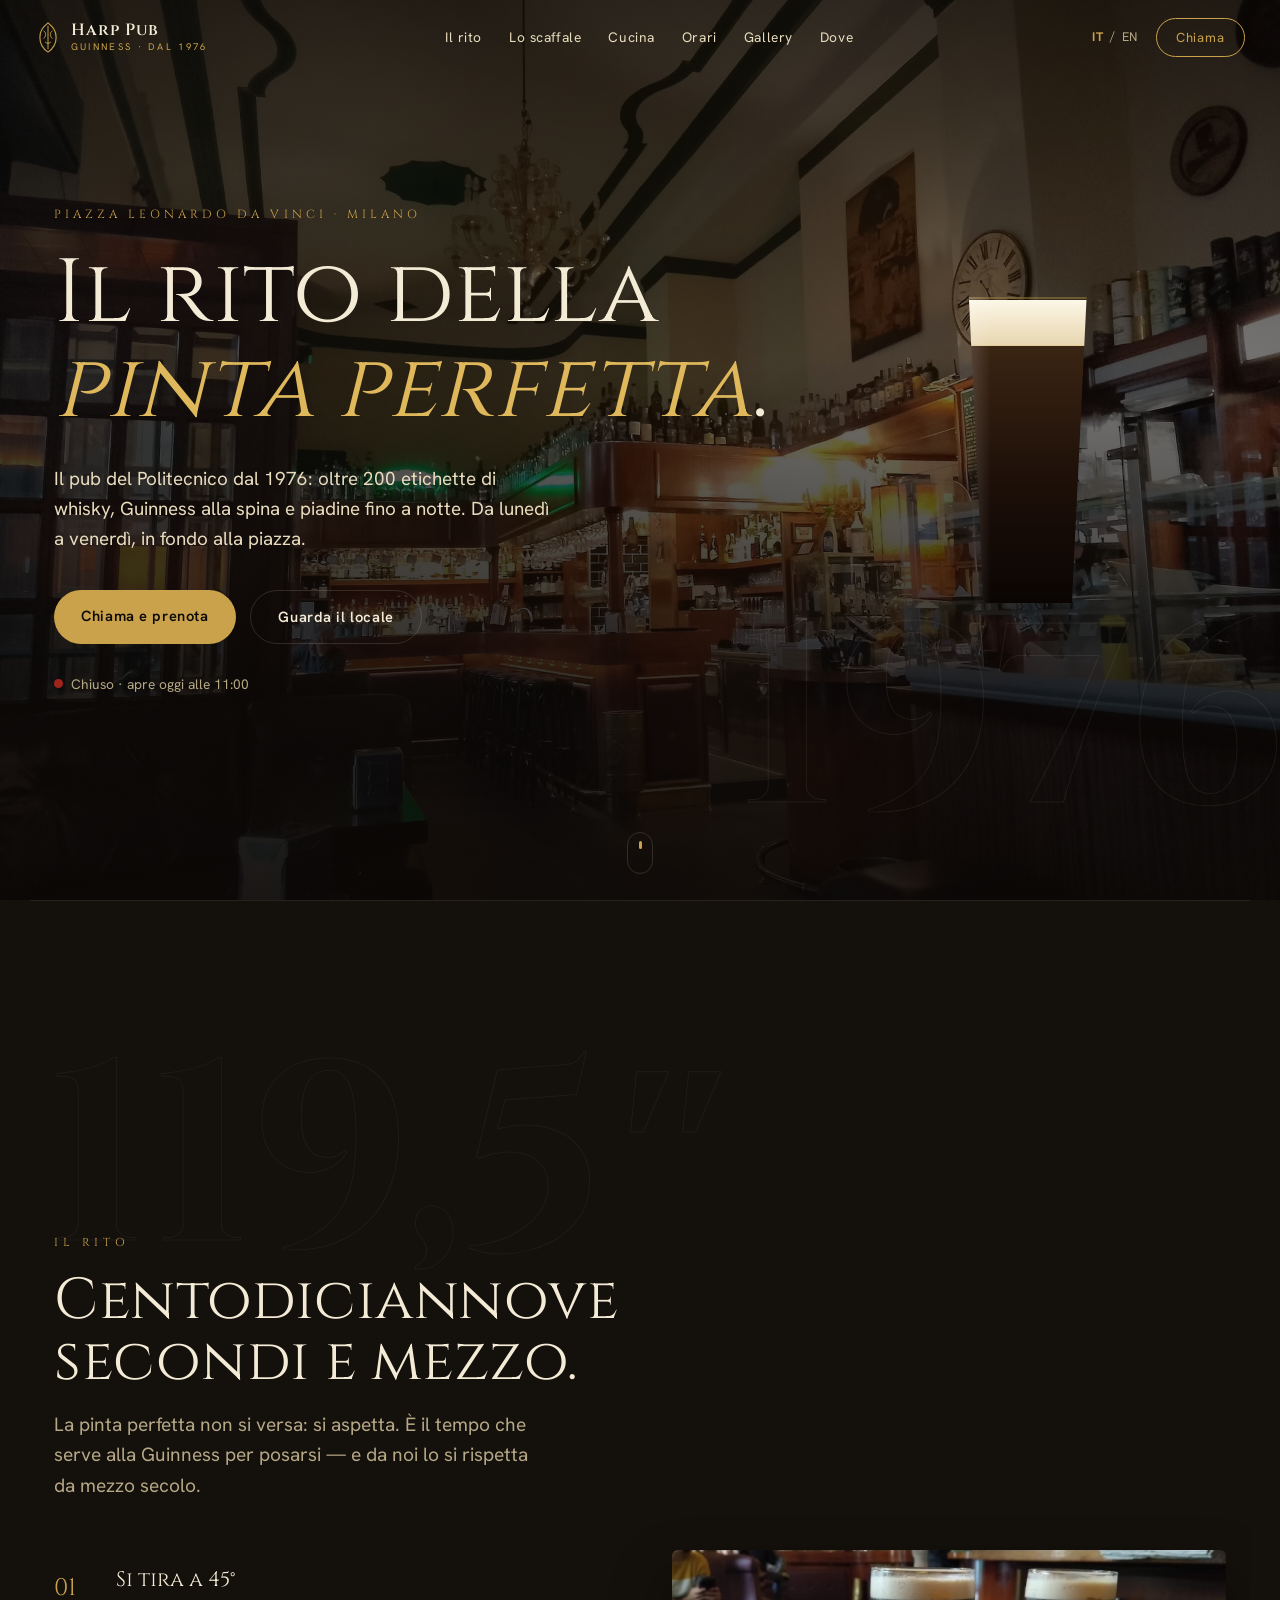
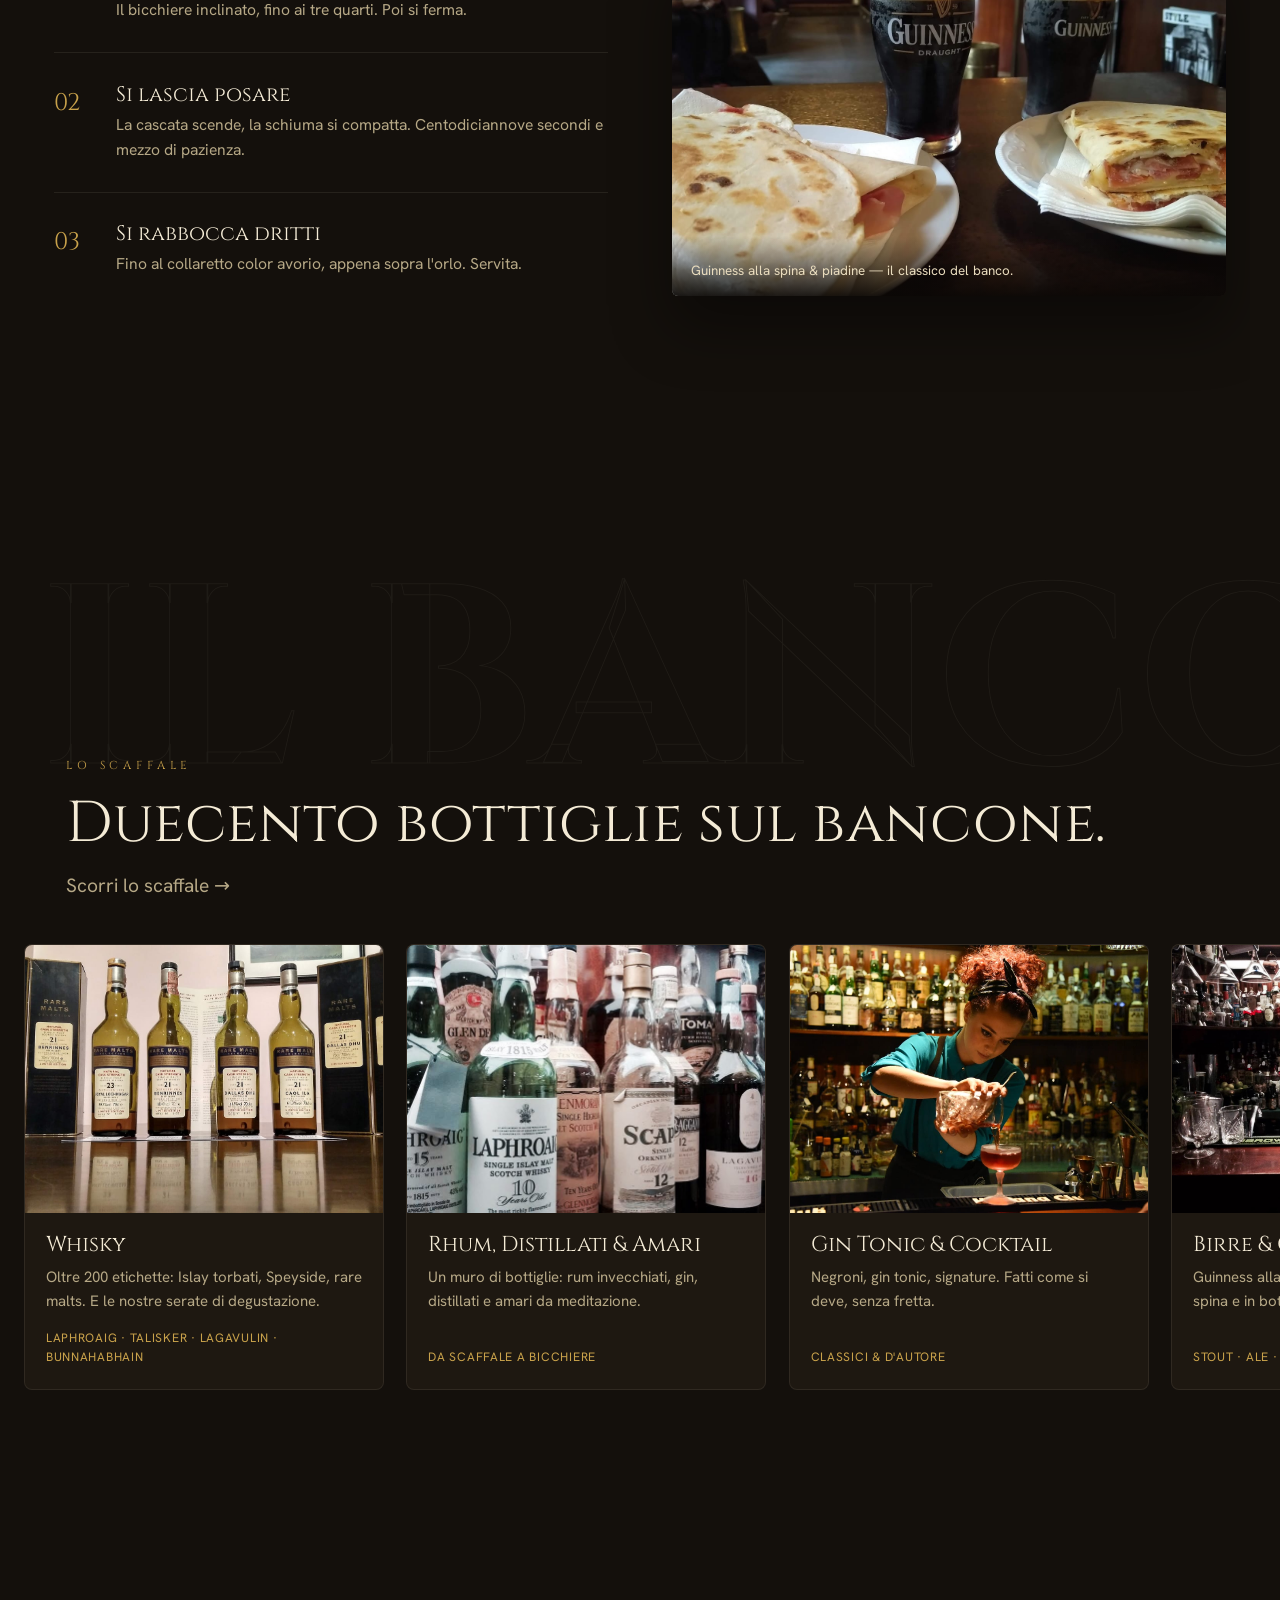
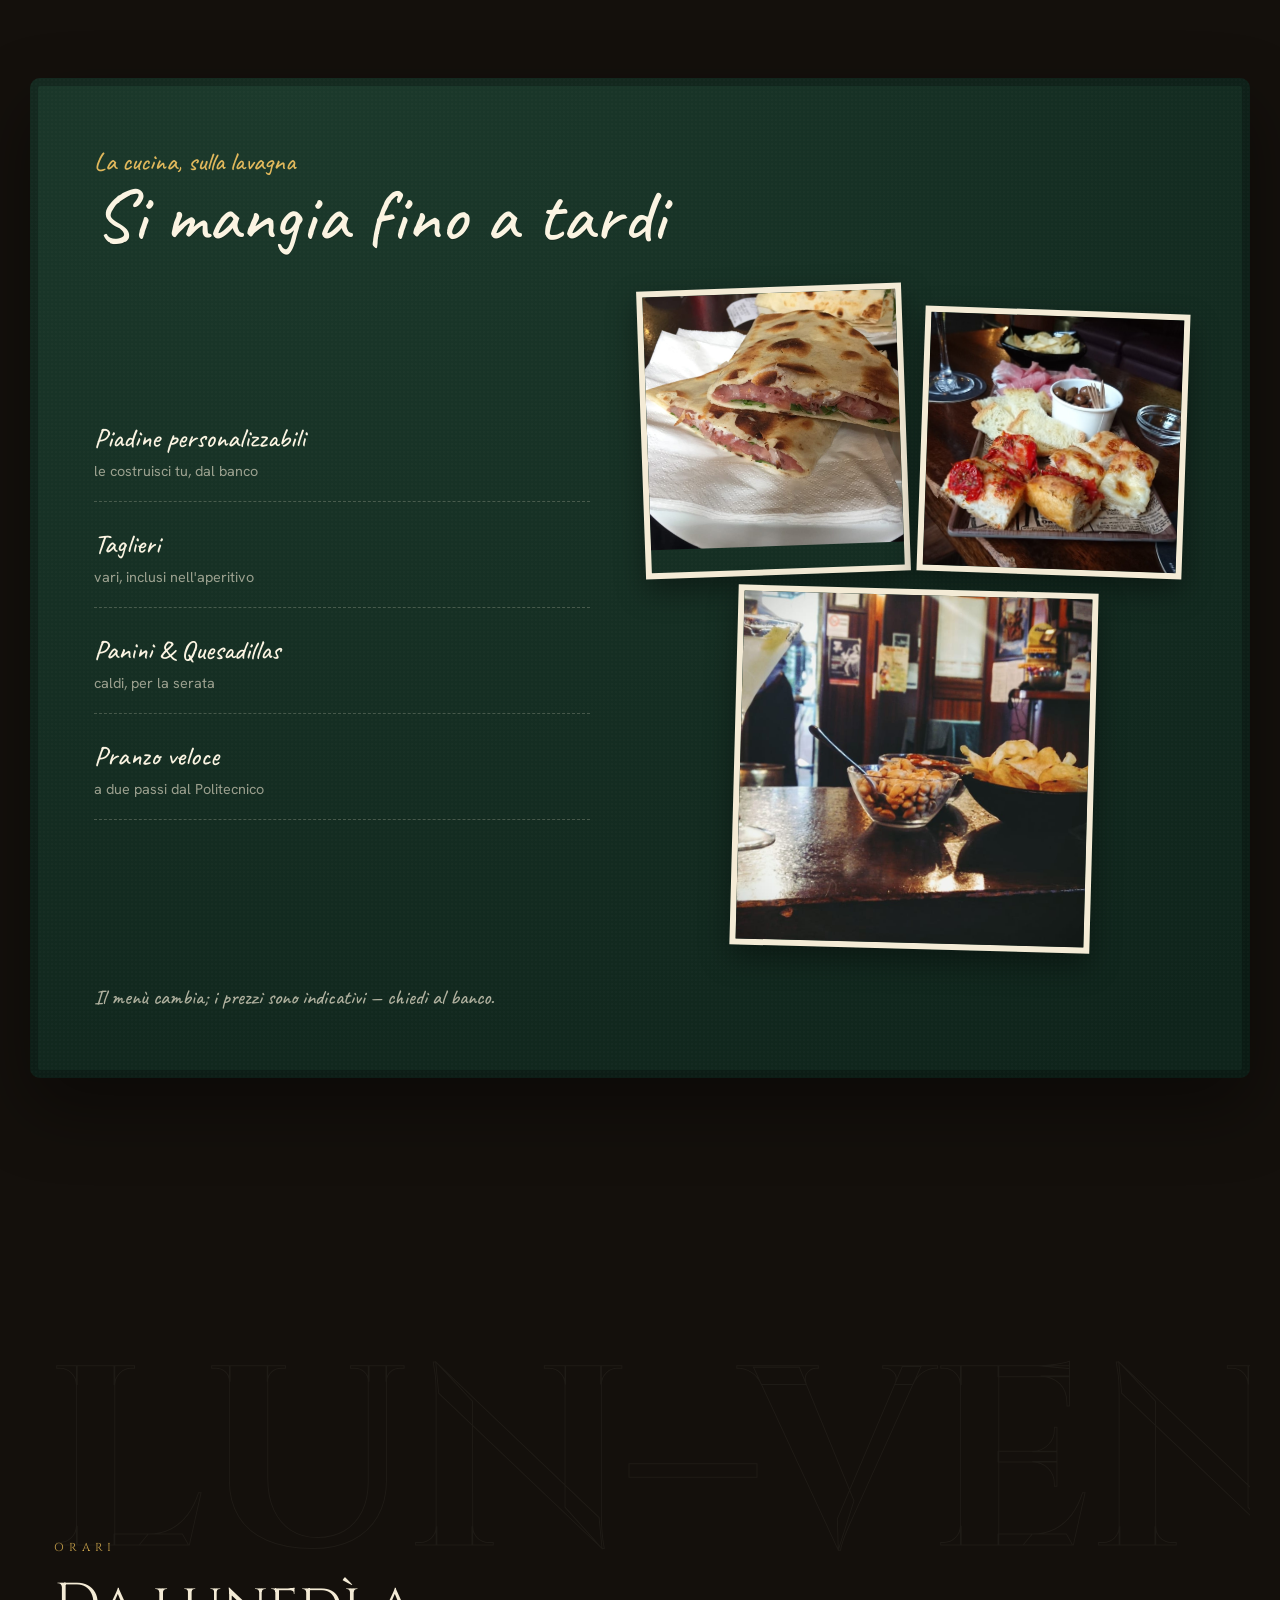
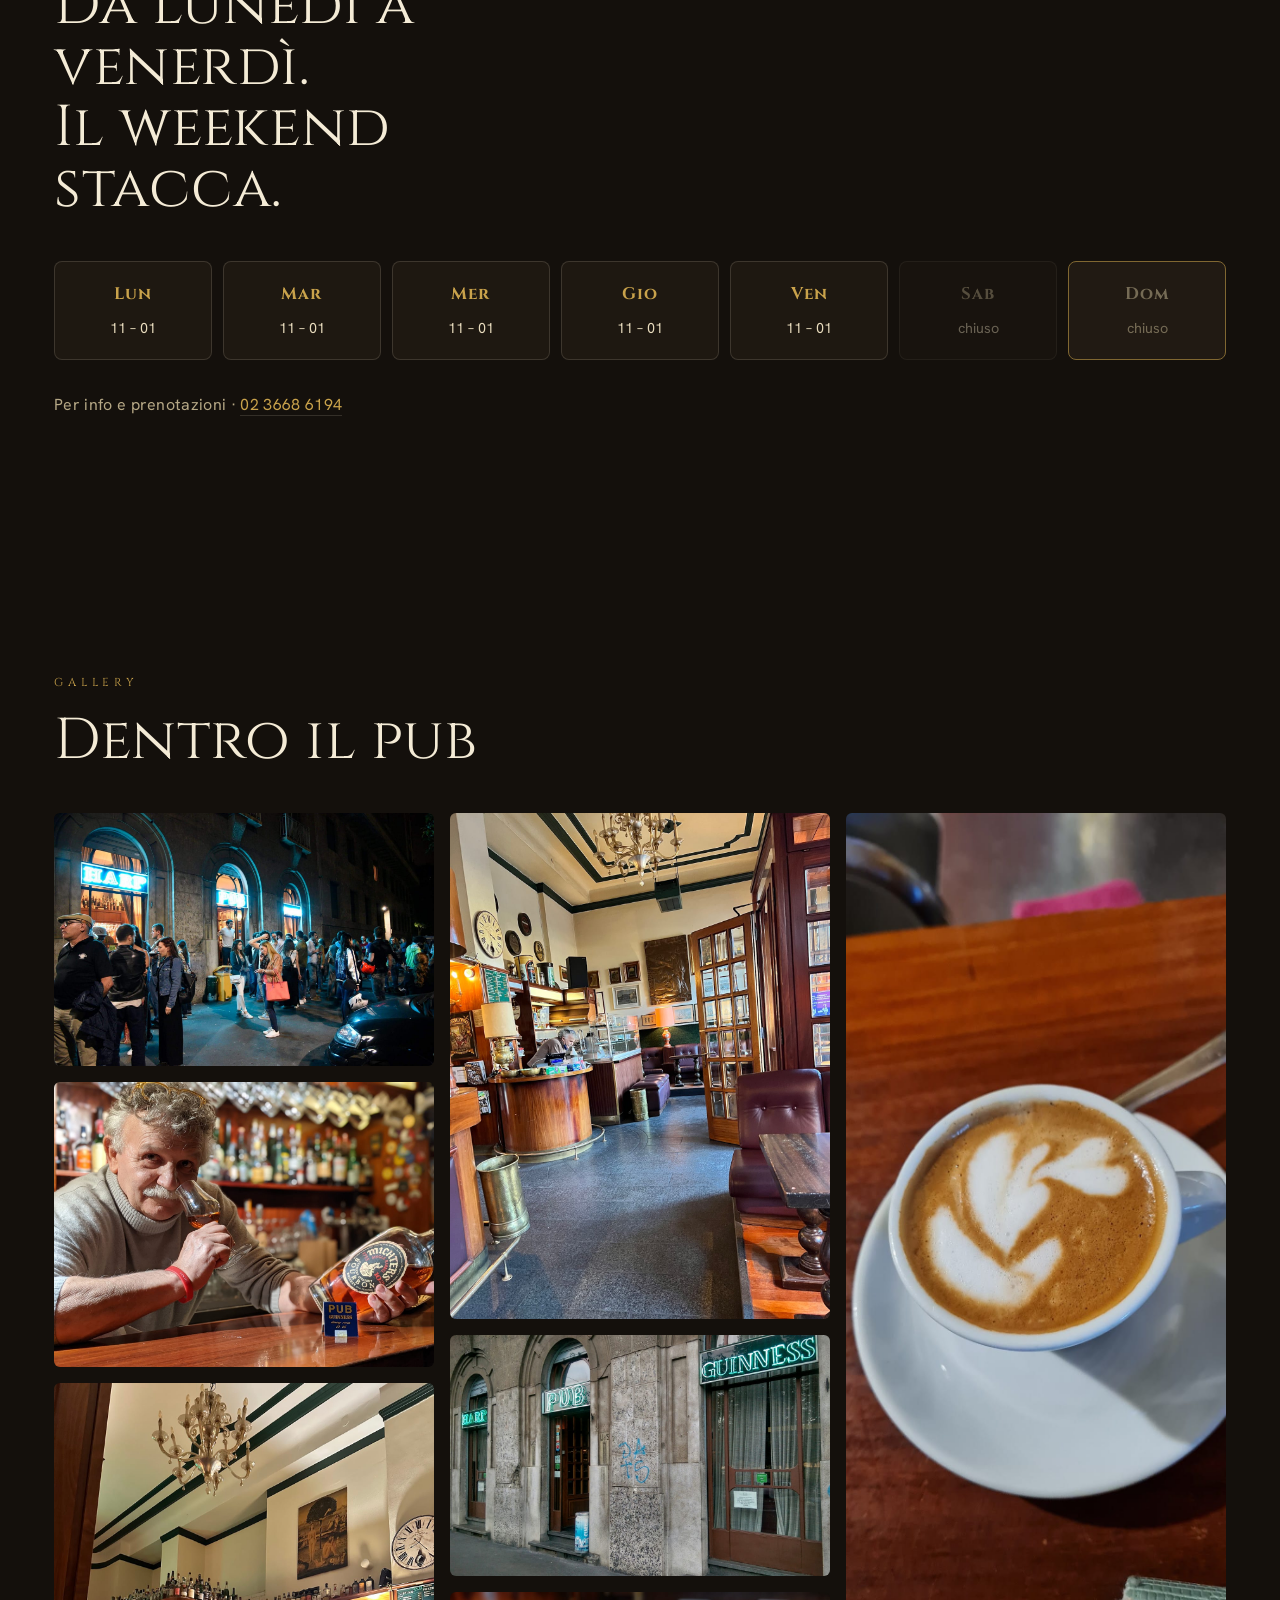
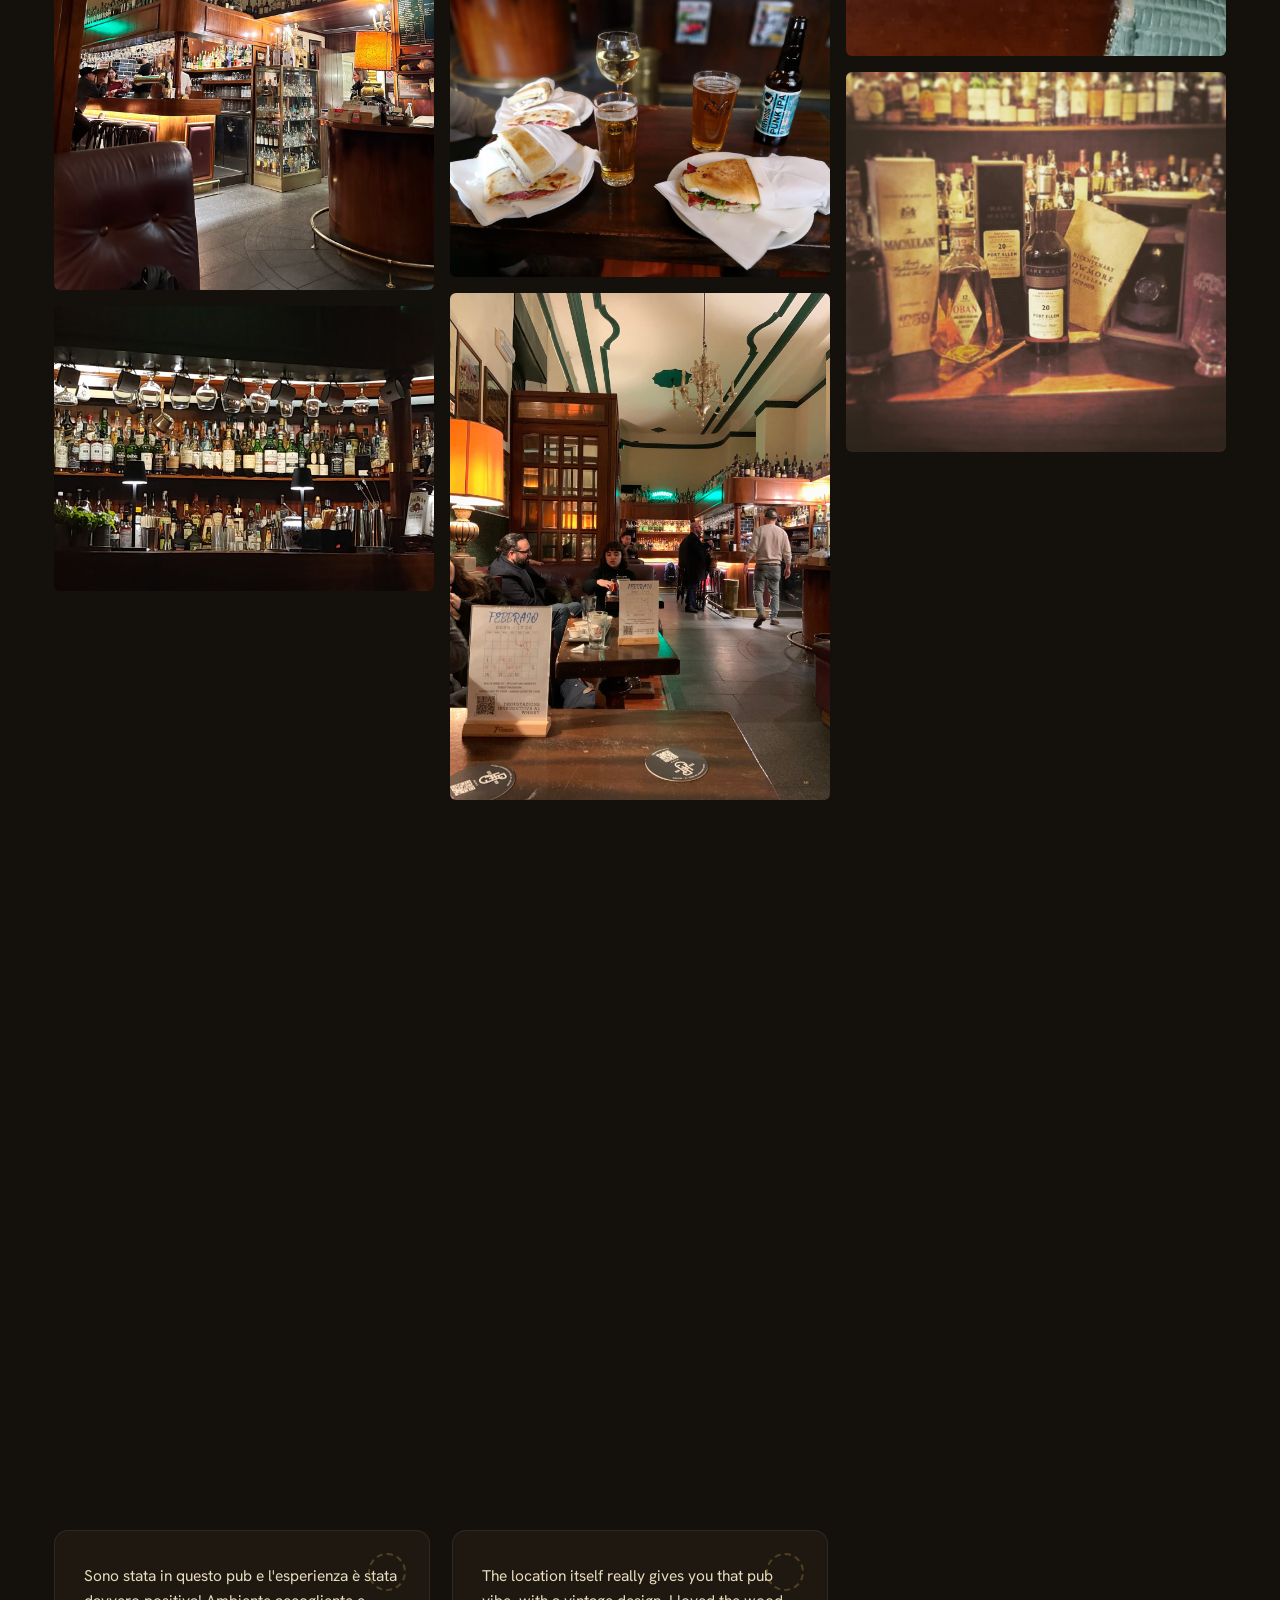
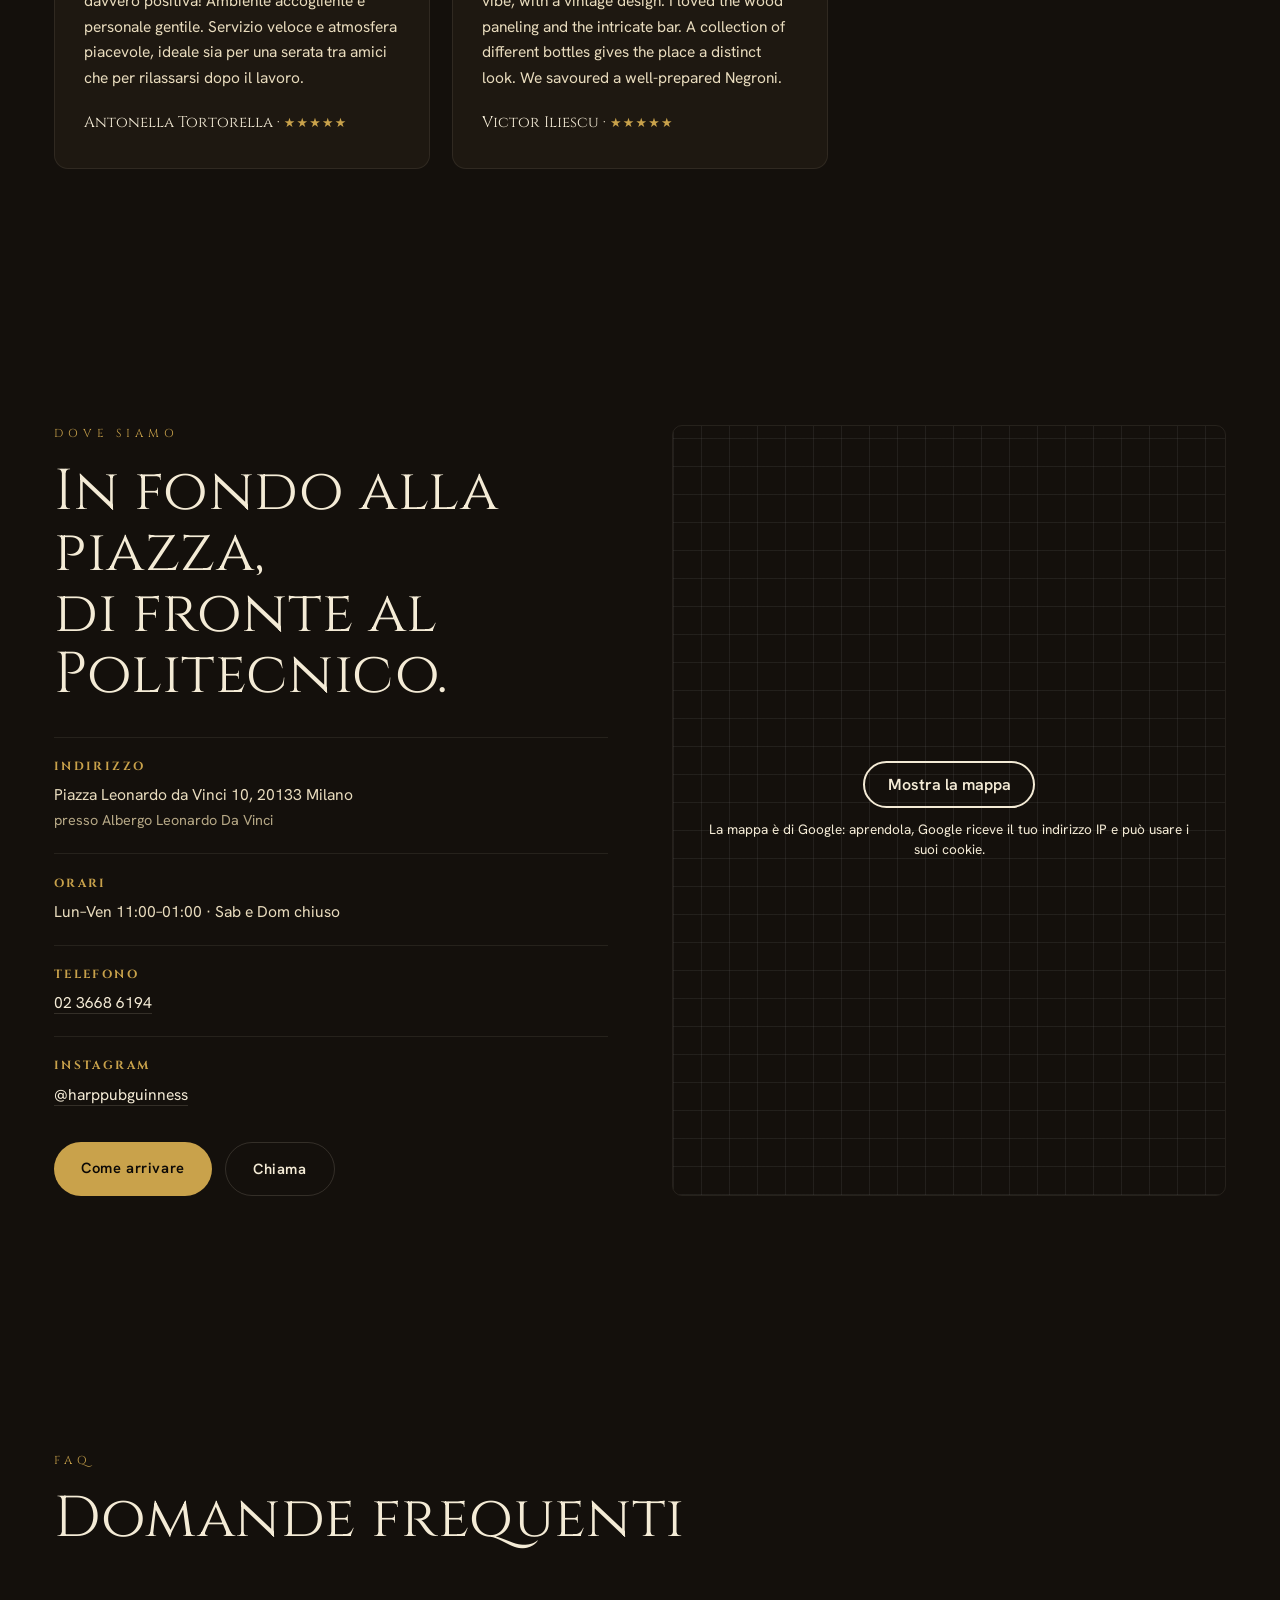
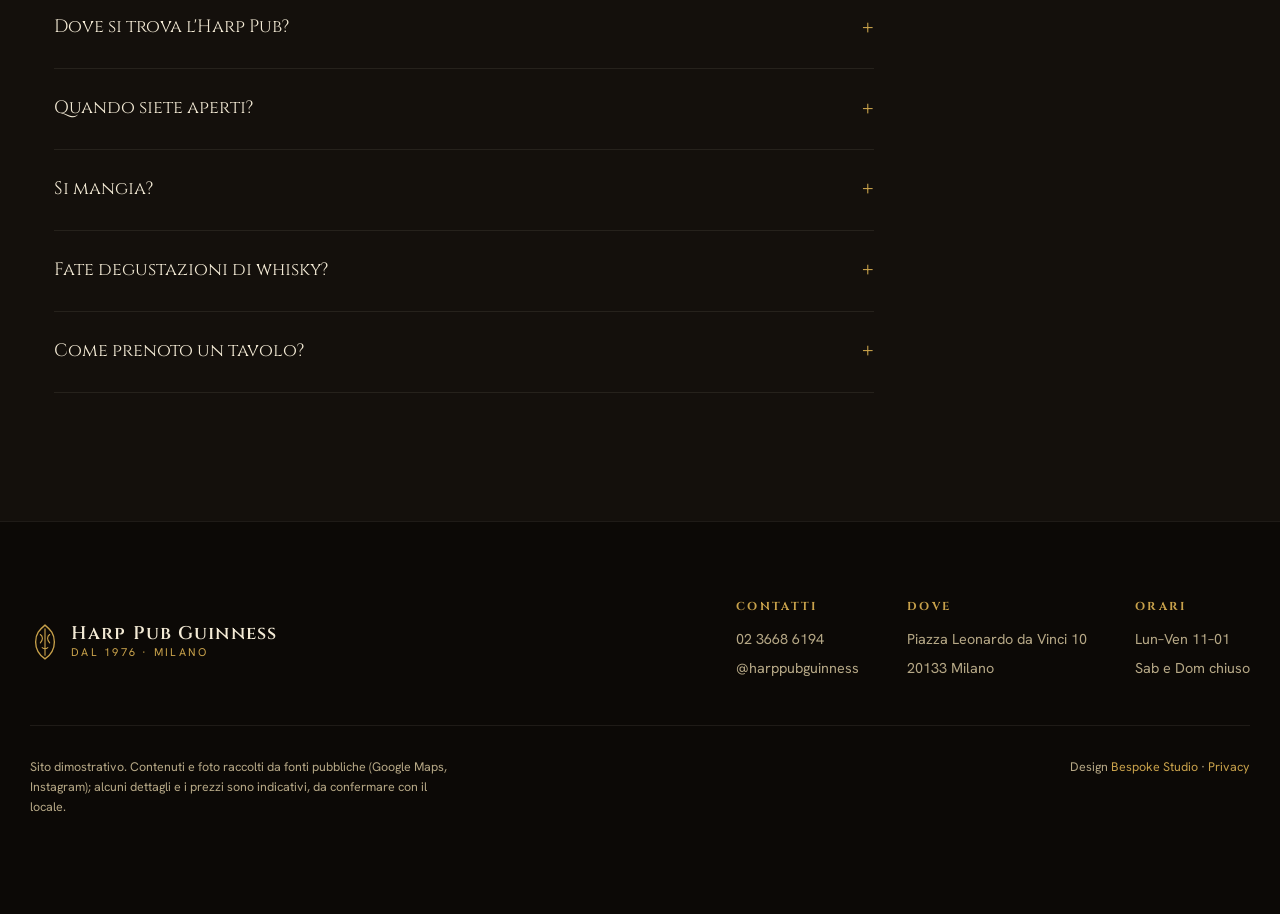
==== commit cdea7834: "Privacy e pulizia: caratteri sul sito, mappa al clic, informativa, noindex - caratteri copiati nel s" ====
--- a/index.html
+++ b/index.html
@@ -3,6 +3,7 @@
 <head>
 <meta charset="UTF-8" />
 <meta name="viewport" content="width=device-width, initial-scale=1.0" />
+<meta name="robots" content="noindex">
 <title>Harp Pub Guinness — Whisky, Guinness & Piadine dal 1976 · Milano</title>
 <meta name="description" content="Dal 1976 in Piazza Leonardo da Vinci, di fronte al Politecnico: oltre 200 etichette di whisky, Guinness alla spina, serate di degustazione e piadine fino a notte. Da lunedì a venerdì." />
 <link rel="canonical" href="https://rotenzark.github.io/harp-pub-guinness/" />
@@ -26,9 +27,7 @@
 <link rel="icon" href="img/favicon-32.png" sizes="32x32" type="image/png" />
 <link rel="apple-touch-icon" href="img/apple-touch-icon.png" />
 
-<link rel="preconnect" href="https://fonts.googleapis.com" />
-<link rel="preconnect" href="https://fonts.gstatic.com" crossorigin />
-<link href="https://fonts.googleapis.com/css2?family=Cinzel:wght@400;500;600;700&family=Hanken+Grotesk:wght@400;500;600;700;800&family=Caveat:wght@500;600;700&display=swap" rel="stylesheet" />
+<link rel="stylesheet" href="fonts/fonts.css?v=1">
 
 <link rel="stylesheet" href="css/styles.css?v=1" />
 
@@ -40,7 +39,11 @@
   "description": "Pub e whisky bar dal 1976 in Piazza Leonardo da Vinci a Milano, di fronte al Politecnico. Oltre 200 etichette di whisky, Guinness alla spina, serate di degustazione e cucina (piadine, taglieri, panini).",
   "url": "https://rotenzark.github.io/harp-pub-guinness/",
   "telephone": "+390236686194",
-  "servesCuisine": ["Pub food", "Piadine", "Taglieri"],
+  "servesCuisine": [
+    "Pub food",
+    "Piadine",
+    "Taglieri"
+  ],
   "priceRange": "€€",
   "image": "https://rotenzark.github.io/harp-pub-guinness/img/facade-day.jpg",
   "address": {
@@ -50,12 +53,29 @@
     "postalCode": "20133",
     "addressCountry": "IT"
   },
-  "geo": { "@type": "GeoCoordinates", "latitude": 45.4773533, "longitude": 9.2255221 },
-  "aggregateRating": { "@type": "AggregateRating", "ratingValue": "4.4", "reviewCount": "1144" },
+  "geo": {
+    "@type": "GeoCoordinates",
+    "latitude": 45.4773533,
+    "longitude": 9.2255221
+  },
   "openingHoursSpecification": [
-    { "@type": "OpeningHoursSpecification", "dayOfWeek": ["Monday","Tuesday","Wednesday","Thursday","Friday"], "opens": "11:00", "closes": "01:00" }
+    {
+      "@type": "OpeningHoursSpecification",
+      "dayOfWeek": [
+        "Monday",
+        "Tuesday",
+        "Wednesday",
+        "Thursday",
+        "Friday"
+      ],
+      "opens": "11:00",
+      "closes": "01:00"
+    }
   ],
-  "sameAs": ["https://www.instagram.com/harppubguinness/", "https://linktr.ee/hpgsnc"]
+  "sameAs": [
+    "https://www.instagram.com/harppubguinness/",
+    "https://linktr.ee/hpgsnc"
+  ]
 }
 </script>
 <script type="application/ld+json">
@@ -257,19 +277,19 @@
   </div>
   <div class="coasters">
     <blockquote class="coaster reveal">
-      <p>Mi sono fermato per fare un aperitivo con un paio di amici e ci siamo trovati molto bene. Prezzi onesti, tagliere vario incluso nel prezzo, servizio rapido e cortese, tavoli esterni che si affacciano su piazza Leonardo perfetti con il bel tempo.</p>
+      <p lang="it">Mi sono fermato per fare un aperitivo con un paio di amici e ci siamo trovati molto bene. Prezzi onesti, tagliere vario incluso nel prezzo, servizio rapido e cortese, tavoli esterni che si affacciano su piazza Leonardo perfetti con il bel tempo.</p>
       <cite>Marco · <span>★★★★★</span></cite>
     </blockquote>
     <blockquote class="coaster reveal">
-      <p>Ottima Guinness, provato un buonissimo whisky (Bunnahabhain). Locale accogliente, staff gentile e disponibile. Lontano dal caos dei locali del centro, organizzano serate di degustazioni.</p>
+      <p lang="it">Ottima Guinness, provato un buonissimo whisky (Bunnahabhain). Locale accogliente, staff gentile e disponibile. Lontano dal caos dei locali del centro, organizzano serate di degustazioni.</p>
       <cite>Giacomo Mengarelli · <span>★★★★★</span></cite>
     </blockquote>
     <blockquote class="coaster reveal">
-      <p>Questo pub è una garanzia da sempre, puoi venire a tutte le ore e trovarti a tuo agio. Una larga selezione di alcolici, buone birre. L'ambiente è accogliente e con i gestori si instaura sempre qualche chiacchiera.</p>
+      <p lang="it">Questo pub è una garanzia da sempre, puoi venire a tutte le ore e trovarti a tuo agio. Una larga selezione di alcolici, buone birre. L'ambiente è accogliente e con i gestori si instaura sempre qualche chiacchiera.</p>
       <cite>Viaggiare informati · <span>★★★★☆</span></cite>
     </blockquote>
     <blockquote class="coaster reveal">
-      <p>Sono stata in questo pub e l'esperienza è stata davvero positiva! Ambiente accogliente e personale gentile. Servizio veloce e atmosfera piacevole, ideale sia per una serata tra amici che per rilassarsi dopo il lavoro.</p>
+      <p lang="it">Sono stata in questo pub e l'esperienza è stata davvero positiva! Ambiente accogliente e personale gentile. Servizio veloce e atmosfera piacevole, ideale sia per una serata tra amici che per rilassarsi dopo il lavoro.</p>
       <cite>Antonella Tortorella · <span>★★★★★</span></cite>
     </blockquote>
     <blockquote class="coaster reveal">
@@ -297,7 +317,7 @@
       </div>
     </div>
     <div class="dove-map reveal">
-      <iframe title="Mappa Harp Pub Guinness" src="https://www.google.com/maps?q=Harp+Pub+Guinness+Piazza+Leonardo+da+Vinci+10+Milano&output=embed" width="600" height="450" style="border:0" loading="lazy" referrerpolicy="no-referrer-when-downgrade"></iframe>
+      <div class="mappa-clic" data-mappa-clic style="--mappa-h: 450px"><template><iframe title="Mappa Harp Pub Guinness" src="https://www.google.com/maps?q=Harp+Pub+Guinness+Piazza+Leonardo+da+Vinci+10+Milano&output=embed" width="600" height="450" style="border:0" loading="lazy" referrerpolicy="no-referrer-when-downgrade"></iframe></template><div class="mappa-clic__velo"><a class="mappa-clic__btn" href="https://www.google.com/maps/dir/?api=1&destination=Harp+Pub+Guinness+Piazza+Leonardo+da+Vinci+10+Milano" target="_blank" rel="noopener">Mostra la mappa</a><p class="mappa-clic__nota">La mappa è di Google: aprendola, Google riceve il tuo indirizzo IP e può usare i suoi cookie.</p></div></div>
     </div>
   </div>
 </section>
@@ -332,7 +352,7 @@
   </div>
   <div class="foot-bottom">
     <p data-i18n="foot.disclaimer">Sito dimostrativo. Contenuti e foto raccolti da fonti pubbliche (Google Maps, Instagram); alcuni dettagli e i prezzi sono indicativi, da confermare con il locale.</p>
-    <p class="foot-credit">Design <a href="https://bespokestud.io" target="_blank" rel="noopener">Bespoke Studio</a></p>
+    <p class="foot-credit">Design <a href="https://bespokestud.io" target="_blank" rel="noopener">Bespoke Studio</a> · <a href="privacy.html">Privacy</a></p>
   </div>
 </footer>
 
@@ -347,5 +367,6 @@
 <div id="lightbox" aria-hidden="true"><button id="lb-close" aria-label="Chiudi">✕</button><img id="lb-img" src="" alt="" /></div>
 
 <script src="js/main.js?v=1"></script>
+<script src="js/mappa-clic.js?v=1" defer></script>
 </body>
 </html>
--- a/fonts/fonts.css
+++ b/fonts/fonts.css
@@ -0,0 +1,361 @@
+/* Caratteri ospitati sul sito: nessuna richiesta a Google Fonts o Fontshare (giro privacy 1/10/2026). Licenze in LICENSE.txt. */
+/* cyrillic-ext */
+@font-face {
+  font-family: 'Caveat';
+  font-style: normal;
+  font-weight: 500;
+  font-display: swap;
+  src: url(caveat-v23-Wnz6HAc5bAfYB2Q7azYYmg8.woff2) format('woff2');
+  unicode-range: U+0460-052F, U+1C80-1C8A, U+20B4, U+2DE0-2DFF, U+A640-A69F, U+FE2E-FE2F;
+}
+/* cyrillic */
+@font-face {
+  font-family: 'Caveat';
+  font-style: normal;
+  font-weight: 500;
+  font-display: swap;
+  src: url(caveat-v23-Wnz6HAc5bAfYB2Q7YjYYmg8.woff2) format('woff2');
+  unicode-range: U+0301, U+0400-045F, U+0490-0491, U+04B0-04B1, U+2116;
+}
+/* latin-ext */
+@font-face {
+  font-family: 'Caveat';
+  font-style: normal;
+  font-weight: 500;
+  font-display: swap;
+  src: url(caveat-v23-Wnz6HAc5bAfYB2Q7aDYYmg8.woff2) format('woff2');
+  unicode-range: U+0100-02BA, U+02BD-02C5, U+02C7-02CC, U+02CE-02D7, U+02DD-02FF, U+0304, U+0308, U+0329, U+1D00-1DBF, U+1E00-1E9F, U+1EF2-1EFF, U+2020, U+20A0-20AB, U+20AD-20C0, U+2113, U+2C60-2C7F, U+A720-A7FF;
+}
+/* latin */
+@font-face {
+  font-family: 'Caveat';
+  font-style: normal;
+  font-weight: 500;
+  font-display: swap;
+  src: url(caveat-v23-Wnz6HAc5bAfYB2Q7ZjYY.woff2) format('woff2');
+  unicode-range: U+0000-00FF, U+0131, U+0152-0153, U+02BB-02BC, U+02C6, U+02DA, U+02DC, U+0304, U+0308, U+0329, U+2000-206F, U+20AC, U+2122, U+2191, U+2193, U+2212, U+2215, U+FEFF, U+FFFD;
+}
+/* cyrillic-ext */
+@font-face {
+  font-family: 'Caveat';
+  font-style: normal;
+  font-weight: 600;
+  font-display: swap;
+  src: url(caveat-v23-Wnz6HAc5bAfYB2Q7azYYmg8.woff2) format('woff2');
+  unicode-range: U+0460-052F, U+1C80-1C8A, U+20B4, U+2DE0-2DFF, U+A640-A69F, U+FE2E-FE2F;
+}
+/* cyrillic */
+@font-face {
+  font-family: 'Caveat';
+  font-style: normal;
+  font-weight: 600;
+  font-display: swap;
+  src: url(caveat-v23-Wnz6HAc5bAfYB2Q7YjYYmg8.woff2) format('woff2');
+  unicode-range: U+0301, U+0400-045F, U+0490-0491, U+04B0-04B1, U+2116;
+}
+/* latin-ext */
+@font-face {
+  font-family: 'Caveat';
+  font-style: normal;
+  font-weight: 600;
+  font-display: swap;
+  src: url(caveat-v23-Wnz6HAc5bAfYB2Q7aDYYmg8.woff2) format('woff2');
+  unicode-range: U+0100-02BA, U+02BD-02C5, U+02C7-02CC, U+02CE-02D7, U+02DD-02FF, U+0304, U+0308, U+0329, U+1D00-1DBF, U+1E00-1E9F, U+1EF2-1EFF, U+2020, U+20A0-20AB, U+20AD-20C0, U+2113, U+2C60-2C7F, U+A720-A7FF;
+}
+/* latin */
+@font-face {
+  font-family: 'Caveat';
+  font-style: normal;
+  font-weight: 600;
+  font-display: swap;
+  src: url(caveat-v23-Wnz6HAc5bAfYB2Q7ZjYY.woff2) format('woff2');
+  unicode-range: U+0000-00FF, U+0131, U+0152-0153, U+02BB-02BC, U+02C6, U+02DA, U+02DC, U+0304, U+0308, U+0329, U+2000-206F, U+20AC, U+2122, U+2191, U+2193, U+2212, U+2215, U+FEFF, U+FFFD;
+}
+/* cyrillic-ext */
+@font-face {
+  font-family: 'Caveat';
+  font-style: normal;
+  font-weight: 700;
+  font-display: swap;
+  src: url(caveat-v23-Wnz6HAc5bAfYB2Q7azYYmg8.woff2) format('woff2');
+  unicode-range: U+0460-052F, U+1C80-1C8A, U+20B4, U+2DE0-2DFF, U+A640-A69F, U+FE2E-FE2F;
+}
+/* cyrillic */
+@font-face {
+  font-family: 'Caveat';
+  font-style: normal;
+  font-weight: 700;
+  font-display: swap;
+  src: url(caveat-v23-Wnz6HAc5bAfYB2Q7YjYYmg8.woff2) format('woff2');
+  unicode-range: U+0301, U+0400-045F, U+0490-0491, U+04B0-04B1, U+2116;
+}
+/* latin-ext */
+@font-face {
+  font-family: 'Caveat';
+  font-style: normal;
+  font-weight: 700;
+  font-display: swap;
+  src: url(caveat-v23-Wnz6HAc5bAfYB2Q7aDYYmg8.woff2) format('woff2');
+  unicode-range: U+0100-02BA, U+02BD-02C5, U+02C7-02CC, U+02CE-02D7, U+02DD-02FF, U+0304, U+0308, U+0329, U+1D00-1DBF, U+1E00-1E9F, U+1EF2-1EFF, U+2020, U+20A0-20AB, U+20AD-20C0, U+2113, U+2C60-2C7F, U+A720-A7FF;
+}
+/* latin */
+@font-face {
+  font-family: 'Caveat';
+  font-style: normal;
+  font-weight: 700;
+  font-display: swap;
+  src: url(caveat-v23-Wnz6HAc5bAfYB2Q7ZjYY.woff2) format('woff2');
+  unicode-range: U+0000-00FF, U+0131, U+0152-0153, U+02BB-02BC, U+02C6, U+02DA, U+02DC, U+0304, U+0308, U+0329, U+2000-206F, U+20AC, U+2122, U+2191, U+2193, U+2212, U+2215, U+FEFF, U+FFFD;
+}
+/* latin-ext */
+@font-face {
+  font-family: 'Cinzel';
+  font-style: normal;
+  font-weight: 400;
+  font-display: swap;
+  src: url(cinzel-v26-8vIJ7ww63mVu7gt7-GT7LEc.woff2) format('woff2');
+  unicode-range: U+0100-02BA, U+02BD-02C5, U+02C7-02CC, U+02CE-02D7, U+02DD-02FF, U+0304, U+0308, U+0329, U+1D00-1DBF, U+1E00-1E9F, U+1EF2-1EFF, U+2020, U+20A0-20AB, U+20AD-20C0, U+2113, U+2C60-2C7F, U+A720-A7FF;
+}
+/* latin */
+@font-face {
+  font-family: 'Cinzel';
+  font-style: normal;
+  font-weight: 400;
+  font-display: swap;
+  src: url(cinzel-v26-8vIJ7ww63mVu7gt79mT7.woff2) format('woff2');
+  unicode-range: U+0000-00FF, U+0131, U+0152-0153, U+02BB-02BC, U+02C6, U+02DA, U+02DC, U+0304, U+0308, U+0329, U+2000-206F, U+20AC, U+2122, U+2191, U+2193, U+2212, U+2215, U+FEFF, U+FFFD;
+}
+/* latin-ext */
+@font-face {
+  font-family: 'Cinzel';
+  font-style: normal;
+  font-weight: 500;
+  font-display: swap;
+  src: url(cinzel-v26-8vIJ7ww63mVu7gt7-GT7LEc.woff2) format('woff2');
+  unicode-range: U+0100-02BA, U+02BD-02C5, U+02C7-02CC, U+02CE-02D7, U+02DD-02FF, U+0304, U+0308, U+0329, U+1D00-1DBF, U+1E00-1E9F, U+1EF2-1EFF, U+2020, U+20A0-20AB, U+20AD-20C0, U+2113, U+2C60-2C7F, U+A720-A7FF;
+}
+/* latin */
+@font-face {
+  font-family: 'Cinzel';
+  font-style: normal;
+  font-weight: 500;
+  font-display: swap;
+  src: url(cinzel-v26-8vIJ7ww63mVu7gt79mT7.woff2) format('woff2');
+  unicode-range: U+0000-00FF, U+0131, U+0152-0153, U+02BB-02BC, U+02C6, U+02DA, U+02DC, U+0304, U+0308, U+0329, U+2000-206F, U+20AC, U+2122, U+2191, U+2193, U+2212, U+2215, U+FEFF, U+FFFD;
+}
+/* latin-ext */
+@font-face {
+  font-family: 'Cinzel';
+  font-style: normal;
+  font-weight: 600;
+  font-display: swap;
+  src: url(cinzel-v26-8vIJ7ww63mVu7gt7-GT7LEc.woff2) format('woff2');
+  unicode-range: U+0100-02BA, U+02BD-02C5, U+02C7-02CC, U+02CE-02D7, U+02DD-02FF, U+0304, U+0308, U+0329, U+1D00-1DBF, U+1E00-1E9F, U+1EF2-1EFF, U+2020, U+20A0-20AB, U+20AD-20C0, U+2113, U+2C60-2C7F, U+A720-A7FF;
+}
+/* latin */
+@font-face {
+  font-family: 'Cinzel';
+  font-style: normal;
+  font-weight: 600;
+  font-display: swap;
+  src: url(cinzel-v26-8vIJ7ww63mVu7gt79mT7.woff2) format('woff2');
+  unicode-range: U+0000-00FF, U+0131, U+0152-0153, U+02BB-02BC, U+02C6, U+02DA, U+02DC, U+0304, U+0308, U+0329, U+2000-206F, U+20AC, U+2122, U+2191, U+2193, U+2212, U+2215, U+FEFF, U+FFFD;
+}
+/* latin-ext */
+@font-face {
+  font-family: 'Cinzel';
+  font-style: normal;
+  font-weight: 700;
+  font-display: swap;
+  src: url(cinzel-v26-8vIJ7ww63mVu7gt7-GT7LEc.woff2) format('woff2');
+  unicode-range: U+0100-02BA, U+02BD-02C5, U+02C7-02CC, U+02CE-02D7, U+02DD-02FF, U+0304, U+0308, U+0329, U+1D00-1DBF, U+1E00-1E9F, U+1EF2-1EFF, U+2020, U+20A0-20AB, U+20AD-20C0, U+2113, U+2C60-2C7F, U+A720-A7FF;
+}
+/* latin */
+@font-face {
+  font-family: 'Cinzel';
+  font-style: normal;
+  font-weight: 700;
+  font-display: swap;
+  src: url(cinzel-v26-8vIJ7ww63mVu7gt79mT7.woff2) format('woff2');
+  unicode-range: U+0000-00FF, U+0131, U+0152-0153, U+02BB-02BC, U+02C6, U+02DA, U+02DC, U+0304, U+0308, U+0329, U+2000-206F, U+20AC, U+2122, U+2191, U+2193, U+2212, U+2215, U+FEFF, U+FFFD;
+}
+/* cyrillic-ext */
+@font-face {
+  font-family: 'Hanken Grotesk';
+  font-style: normal;
+  font-weight: 400;
+  font-display: swap;
+  src: url(hankengrotesk-v12-ieVn2YZDLWuGJpnzaiwFXS9tYtpQ59CjCQ.woff2) format('woff2');
+  unicode-range: U+0460-052F, U+1C80-1C8A, U+20B4, U+2DE0-2DFF, U+A640-A69F, U+FE2E-FE2F;
+}
+/* vietnamese */
+@font-face {
+  font-family: 'Hanken Grotesk';
+  font-style: normal;
+  font-weight: 400;
+  font-display: swap;
+  src: url(hankengrotesk-v12-ieVn2YZDLWuGJpnzaiwFXS9tYtpS59CjCQ.woff2) format('woff2');
+  unicode-range: U+0102-0103, U+0110-0111, U+0128-0129, U+0168-0169, U+01A0-01A1, U+01AF-01B0, U+0300-0301, U+0303-0304, U+0308-0309, U+0323, U+0329, U+1EA0-1EF9, U+20AB;
+}
+/* latin-ext */
+@font-face {
+  font-family: 'Hanken Grotesk';
+  font-style: normal;
+  font-weight: 400;
+  font-display: swap;
+  src: url(hankengrotesk-v12-ieVn2YZDLWuGJpnzaiwFXS9tYtpT59CjCQ.woff2) format('woff2');
+  unicode-range: U+0100-02BA, U+02BD-02C5, U+02C7-02CC, U+02CE-02D7, U+02DD-02FF, U+0304, U+0308, U+0329, U+1D00-1DBF, U+1E00-1E9F, U+1EF2-1EFF, U+2020, U+20A0-20AB, U+20AD-20C0, U+2113, U+2C60-2C7F, U+A720-A7FF;
+}
+/* latin */
+@font-face {
+  font-family: 'Hanken Grotesk';
+  font-style: normal;
+  font-weight: 400;
+  font-display: swap;
+  src: url(hankengrotesk-v12-ieVn2YZDLWuGJpnzaiwFXS9tYtpd59A.woff2) format('woff2');
+  unicode-range: U+0000-00FF, U+0131, U+0152-0153, U+02BB-02BC, U+02C6, U+02DA, U+02DC, U+0304, U+0308, U+0329, U+2000-206F, U+20AC, U+2122, U+2191, U+2193, U+2212, U+2215, U+FEFF, U+FFFD;
+}
+/* cyrillic-ext */
+@font-face {
+  font-family: 'Hanken Grotesk';
+  font-style: normal;
+  font-weight: 500;
+  font-display: swap;
+  src: url(hankengrotesk-v12-ieVn2YZDLWuGJpnzaiwFXS9tYtpQ59CjCQ.woff2) format('woff2');
+  unicode-range: U+0460-052F, U+1C80-1C8A, U+20B4, U+2DE0-2DFF, U+A640-A69F, U+FE2E-FE2F;
+}
+/* vietnamese */
+@font-face {
+  font-family: 'Hanken Grotesk';
+  font-style: normal;
+  font-weight: 500;
+  font-display: swap;
+  src: url(hankengrotesk-v12-ieVn2YZDLWuGJpnzaiwFXS9tYtpS59CjCQ.woff2) format('woff2');
+  unicode-range: U+0102-0103, U+0110-0111, U+0128-0129, U+0168-0169, U+01A0-01A1, U+01AF-01B0, U+0300-0301, U+0303-0304, U+0308-0309, U+0323, U+0329, U+1EA0-1EF9, U+20AB;
+}
+/* latin-ext */
+@font-face {
+  font-family: 'Hanken Grotesk';
+  font-style: normal;
+  font-weight: 500;
+  font-display: swap;
+  src: url(hankengrotesk-v12-ieVn2YZDLWuGJpnzaiwFXS9tYtpT59CjCQ.woff2) format('woff2');
+  unicode-range: U+0100-02BA, U+02BD-02C5, U+02C7-02CC, U+02CE-02D7, U+02DD-02FF, U+0304, U+0308, U+0329, U+1D00-1DBF, U+1E00-1E9F, U+1EF2-1EFF, U+2020, U+20A0-20AB, U+20AD-20C0, U+2113, U+2C60-2C7F, U+A720-A7FF;
+}
+/* latin */
+@font-face {
+  font-family: 'Hanken Grotesk';
+  font-style: normal;
+  font-weight: 500;
+  font-display: swap;
+  src: url(hankengrotesk-v12-ieVn2YZDLWuGJpnzaiwFXS9tYtpd59A.woff2) format('woff2');
+  unicode-range: U+0000-00FF, U+0131, U+0152-0153, U+02BB-02BC, U+02C6, U+02DA, U+02DC, U+0304, U+0308, U+0329, U+2000-206F, U+20AC, U+2122, U+2191, U+2193, U+2212, U+2215, U+FEFF, U+FFFD;
+}
+/* cyrillic-ext */
+@font-face {
+  font-family: 'Hanken Grotesk';
+  font-style: normal;
+  font-weight: 600;
+  font-display: swap;
+  src: url(hankengrotesk-v12-ieVn2YZDLWuGJpnzaiwFXS9tYtpQ59CjCQ.woff2) format('woff2');
+  unicode-range: U+0460-052F, U+1C80-1C8A, U+20B4, U+2DE0-2DFF, U+A640-A69F, U+FE2E-FE2F;
+}
+/* vietnamese */
+@font-face {
+  font-family: 'Hanken Grotesk';
+  font-style: normal;
+  font-weight: 600;
+  font-display: swap;
+  src: url(hankengrotesk-v12-ieVn2YZDLWuGJpnzaiwFXS9tYtpS59CjCQ.woff2) format('woff2');
+  unicode-range: U+0102-0103, U+0110-0111, U+0128-0129, U+0168-0169, U+01A0-01A1, U+01AF-01B0, U+0300-0301, U+0303-0304, U+0308-0309, U+0323, U+0329, U+1EA0-1EF9, U+20AB;
+}
+/* latin-ext */
+@font-face {
+  font-family: 'Hanken Grotesk';
+  font-style: normal;
+  font-weight: 600;
+  font-display: swap;
+  src: url(hankengrotesk-v12-ieVn2YZDLWuGJpnzaiwFXS9tYtpT59CjCQ.woff2) format('woff2');
+  unicode-range: U+0100-02BA, U+02BD-02C5, U+02C7-02CC, U+02CE-02D7, U+02DD-02FF, U+0304, U+0308, U+0329, U+1D00-1DBF, U+1E00-1E9F, U+1EF2-1EFF, U+2020, U+20A0-20AB, U+20AD-20C0, U+2113, U+2C60-2C7F, U+A720-A7FF;
+}
+/* latin */
+@font-face {
+  font-family: 'Hanken Grotesk';
+  font-style: normal;
+  font-weight: 600;
+  font-display: swap;
+  src: url(hankengrotesk-v12-ieVn2YZDLWuGJpnzaiwFXS9tYtpd59A.woff2) format('woff2');
+  unicode-range: U+0000-00FF, U+0131, U+0152-0153, U+02BB-02BC, U+02C6, U+02DA, U+02DC, U+0304, U+0308, U+0329, U+2000-206F, U+20AC, U+2122, U+2191, U+2193, U+2212, U+2215, U+FEFF, U+FFFD;
+}
+/* cyrillic-ext */
+@font-face {
+  font-family: 'Hanken Grotesk';
+  font-style: normal;
+  font-weight: 700;
+  font-display: swap;
+  src: url(hankengrotesk-v12-ieVn2YZDLWuGJpnzaiwFXS9tYtpQ59CjCQ.woff2) format('woff2');
+  unicode-range: U+0460-052F, U+1C80-1C8A, U+20B4, U+2DE0-2DFF, U+A640-A69F, U+FE2E-FE2F;
+}
+/* vietnamese */
+@font-face {
+  font-family: 'Hanken Grotesk';
+  font-style: normal;
+  font-weight: 700;
+  font-display: swap;
+  src: url(hankengrotesk-v12-ieVn2YZDLWuGJpnzaiwFXS9tYtpS59CjCQ.woff2) format('woff2');
+  unicode-range: U+0102-0103, U+0110-0111, U+0128-0129, U+0168-0169, U+01A0-01A1, U+01AF-01B0, U+0300-0301, U+0303-0304, U+0308-0309, U+0323, U+0329, U+1EA0-1EF9, U+20AB;
+}
+/* latin-ext */
+@font-face {
+  font-family: 'Hanken Grotesk';
+  font-style: normal;
+  font-weight: 700;
+  font-display: swap;
+  src: url(hankengrotesk-v12-ieVn2YZDLWuGJpnzaiwFXS9tYtpT59CjCQ.woff2) format('woff2');
+  unicode-range: U+0100-02BA, U+02BD-02C5, U+02C7-02CC, U+02CE-02D7, U+02DD-02FF, U+0304, U+0308, U+0329, U+1D00-1DBF, U+1E00-1E9F, U+1EF2-1EFF, U+2020, U+20A0-20AB, U+20AD-20C0, U+2113, U+2C60-2C7F, U+A720-A7FF;
+}
+/* latin */
+@font-face {
+  font-family: 'Hanken Grotesk';
+  font-style: normal;
+  font-weight: 700;
+  font-display: swap;
+  src: url(hankengrotesk-v12-ieVn2YZDLWuGJpnzaiwFXS9tYtpd59A.woff2) format('woff2');
+  unicode-range: U+0000-00FF, U+0131, U+0152-0153, U+02BB-02BC, U+02C6, U+02DA, U+02DC, U+0304, U+0308, U+0329, U+2000-206F, U+20AC, U+2122, U+2191, U+2193, U+2212, U+2215, U+FEFF, U+FFFD;
+}
+/* cyrillic-ext */
+@font-face {
+  font-family: 'Hanken Grotesk';
+  font-style: normal;
+  font-weight: 800;
+  font-display: swap;
+  src: url(hankengrotesk-v12-ieVn2YZDLWuGJpnzaiwFXS9tYtpQ59CjCQ.woff2) format('woff2');
+  unicode-range: U+0460-052F, U+1C80-1C8A, U+20B4, U+2DE0-2DFF, U+A640-A69F, U+FE2E-FE2F;
+}
+/* vietnamese */
+@font-face {
+  font-family: 'Hanken Grotesk';
+  font-style: normal;
+  font-weight: 800;
+  font-display: swap;
+  src: url(hankengrotesk-v12-ieVn2YZDLWuGJpnzaiwFXS9tYtpS59CjCQ.woff2) format('woff2');
+  unicode-range: U+0102-0103, U+0110-0111, U+0128-0129, U+0168-0169, U+01A0-01A1, U+01AF-01B0, U+0300-0301, U+0303-0304, U+0308-0309, U+0323, U+0329, U+1EA0-1EF9, U+20AB;
+}
+/* latin-ext */
+@font-face {
+  font-family: 'Hanken Grotesk';
+  font-style: normal;
+  font-weight: 800;
+  font-display: swap;
+  src: url(hankengrotesk-v12-ieVn2YZDLWuGJpnzaiwFXS9tYtpT59CjCQ.woff2) format('woff2');
+  unicode-range: U+0100-02BA, U+02BD-02C5, U+02C7-02CC, U+02CE-02D7, U+02DD-02FF, U+0304, U+0308, U+0329, U+1D00-1DBF, U+1E00-1E9F, U+1EF2-1EFF, U+2020, U+20A0-20AB, U+20AD-20C0, U+2113, U+2C60-2C7F, U+A720-A7FF;
+}
+/* latin */
+@font-face {
+  font-family: 'Hanken Grotesk';
+  font-style: normal;
+  font-weight: 800;
+  font-display: swap;
+  src: url(hankengrotesk-v12-ieVn2YZDLWuGJpnzaiwFXS9tYtpd59A.woff2) format('woff2');
+  unicode-range: U+0000-00FF, U+0131, U+0152-0153, U+02BB-02BC, U+02C6, U+02DA, U+02DC, U+0304, U+0308, U+0329, U+2000-206F, U+20AC, U+2122, U+2191, U+2193, U+2212, U+2215, U+FEFF, U+FFFD;
+}
--- a/css/styles.css
+++ b/css/styles.css
@@ -270,3 +270,12 @@
   .reveal{opacity:1!important;transform:none!important}
   #intro{display:none}
 }
+
+/*MAPPACLIC*/
+/* la mappa Google si carica solo al clic (giro privacy 1/10/2026) */
+.mappa-clic { display: flex; align-items: center; justify-content: center; width: 100%; height: 100%; min-height: var(--mappa-h, 320px); box-sizing: border-box; padding: 24px; text-align: center; background: repeating-linear-gradient(0deg, rgba(127, 127, 127, 0.14) 0 1px, transparent 1px 28px), repeating-linear-gradient(90deg, rgba(127, 127, 127, 0.14) 0 1px, transparent 1px 28px); }
+.mappa-clic__velo { display: flex; flex-direction: column; align-items: center; gap: 12px; max-width: 32em; }
+.mappa-clic__btn { display: inline-block; padding: 0.75em 1.4em; border: 2px solid currentColor; border-radius: 999px; color: inherit; font: inherit; font-weight: 600; line-height: 1.2; text-decoration: none; background: transparent; cursor: pointer; }
+.mappa-clic__btn:hover, .mappa-clic__btn:focus-visible { text-decoration: underline; }
+.mappa-clic__nota { margin: 0; font-size: 0.85em; line-height: 1.45; }
+/*/MAPPACLIC*/
